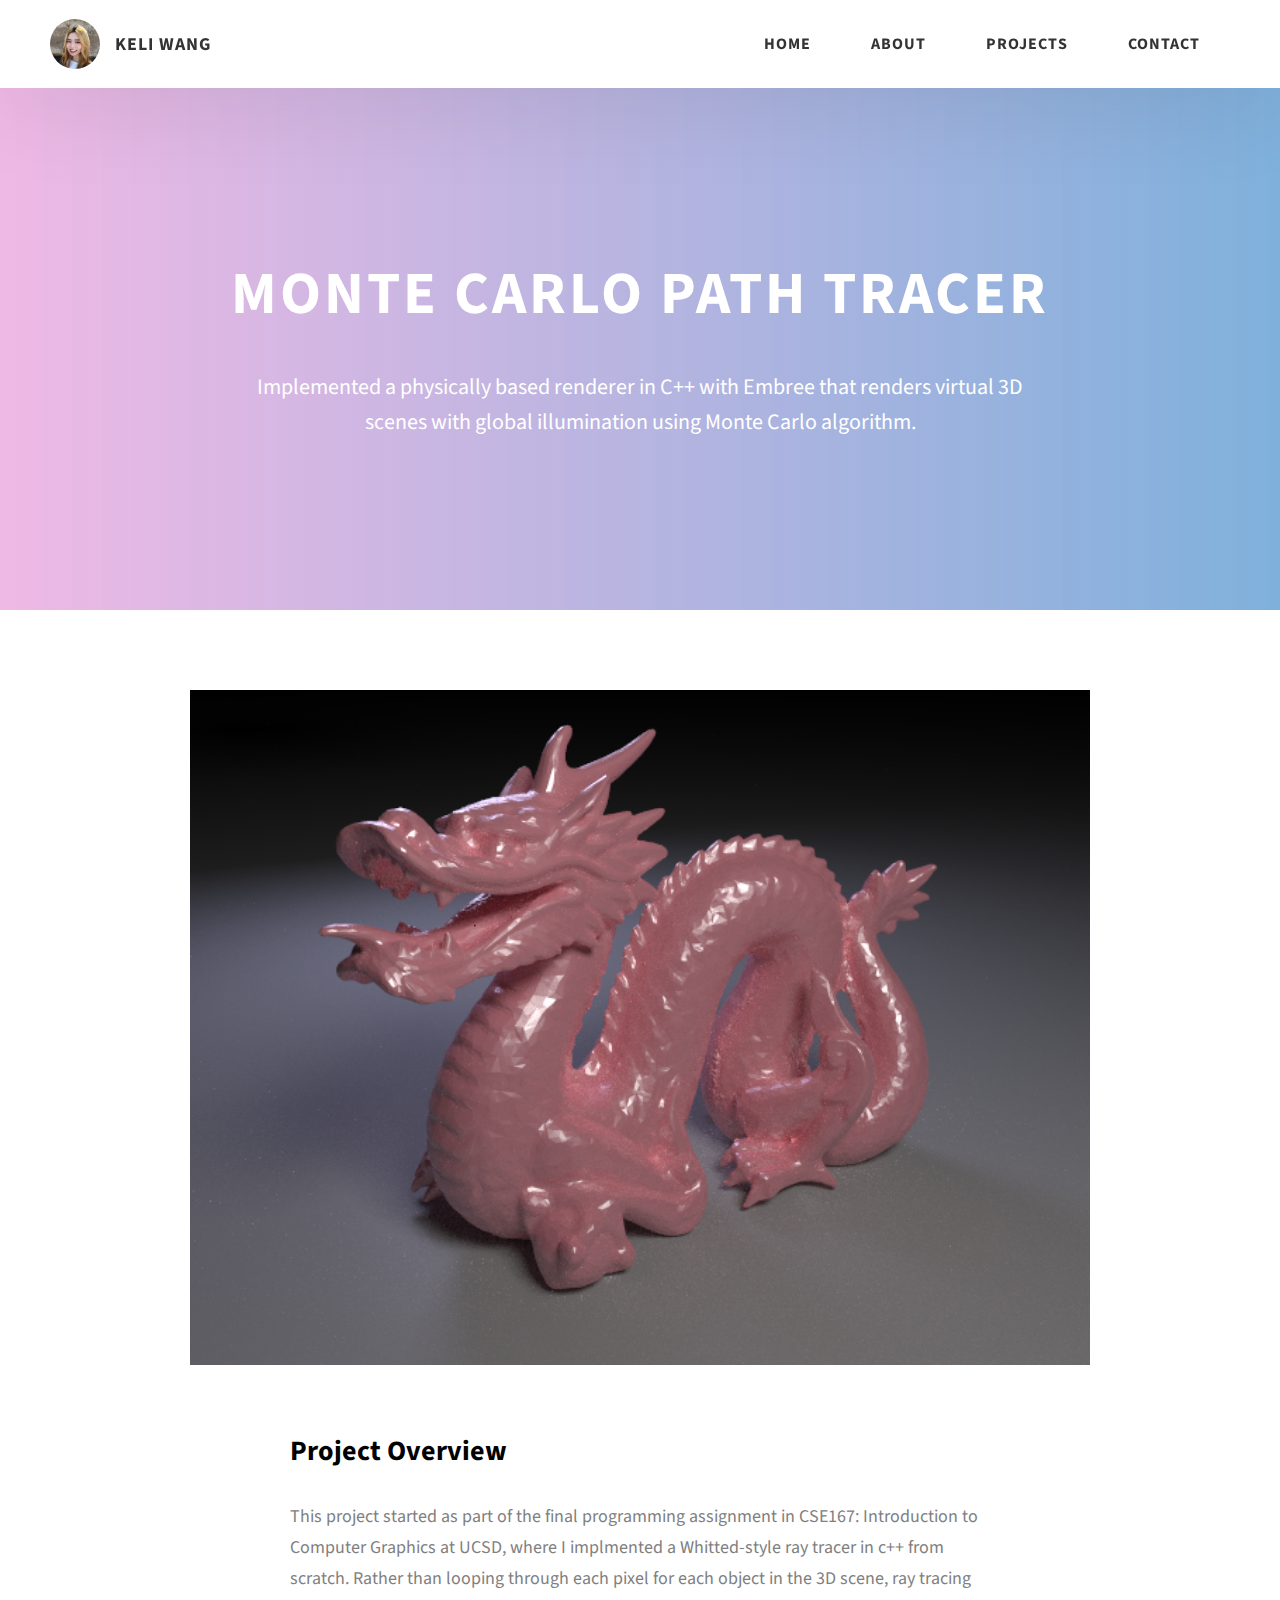
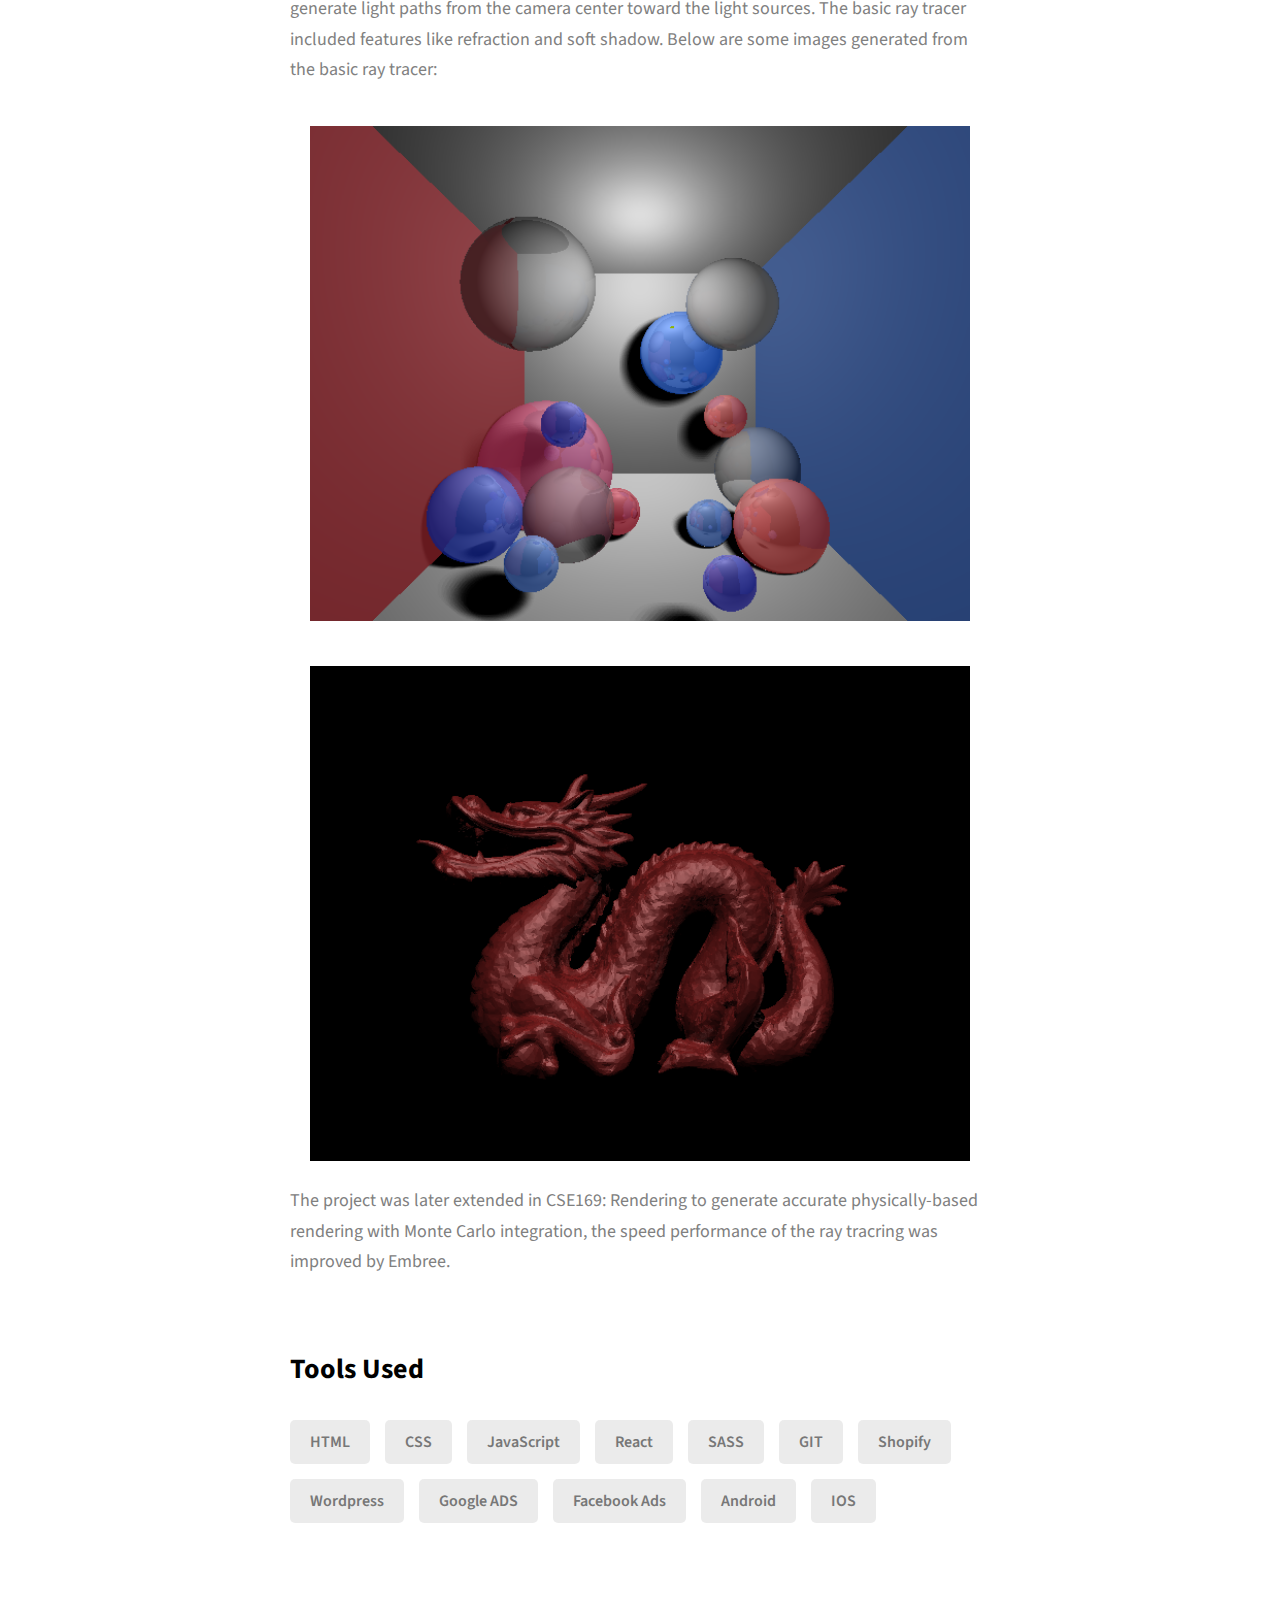
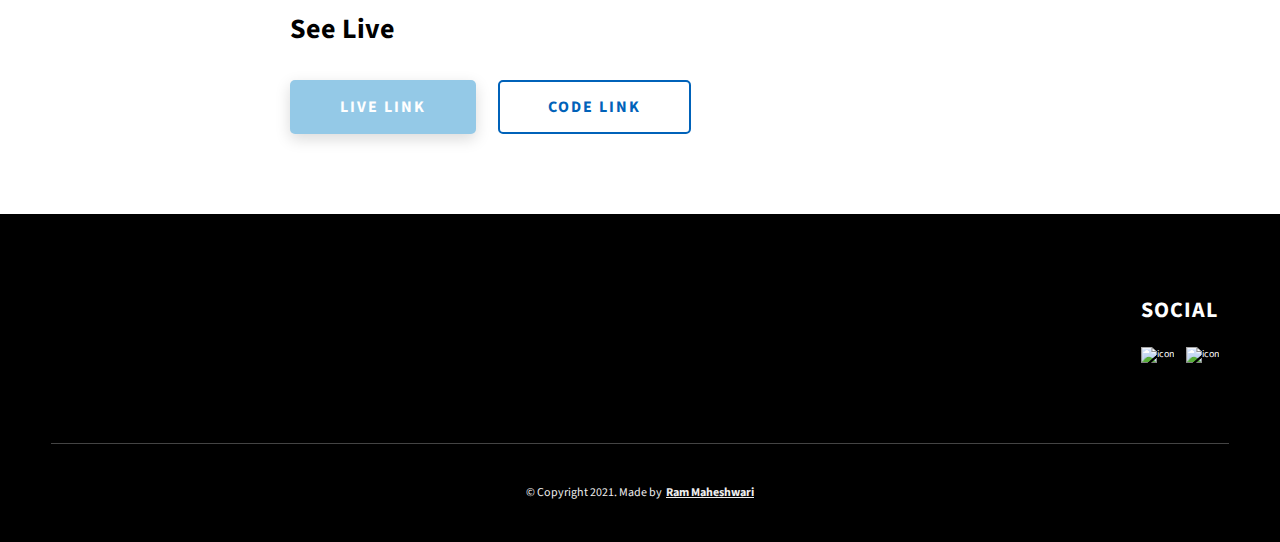
==== project-2.html @ 4ba8247a "image size" ====
<!DOCTYPE html>
<html lang="en">
  <head>
    <meta charset="UTF-8" />
    <meta name="viewport" content="width=device-width, initial-scale=1.0" />
    <meta http-equiv="X-UA-Compatible" content="ie=edge" />
    <title>Monte Carlo Ray Tracer</title>
    <meta name="description" content="Case study page of Project" />

    <link rel="stylesheet" href="css/style.css" />

    <link rel="preconnect" href="https://fonts.googleapis.com" />
    <link rel="preconnect" href="https://fonts.gstatic.com" crossorigin />
    <link
      href="https://fonts.googleapis.com/css2?family=Source+Sans+Pro:wght@400;600;700;900&display=swap"
      rel="stylesheet"
    />
  </head>
  <body>
    <header class="header">
      <div class="header__content">
        <div class="header__logo-container">
          <div class="header__logo-img-cont">
            <img
              src="./assets/jpeg/Keli-Wang.jpeg"
              alt="Keli Wang Logo Image"
              class="header__logo-img"
            />
          </div>
          <span class="header__logo-sub">Keli Wang</span>
        </div>
        <div class="header__main">
          <ul class="header__links">
            <li class="header__link-wrapper">
              <a href="./index.html" class="header__link"> Home </a>
            </li>
            <li class="header__link-wrapper">
              <a href="./index.html#about" class="header__link">About </a>
            </li>
            <li class="header__link-wrapper">
              <a href="./index.html#projects" class="header__link">
                Projects
              </a>
            </li>
            <li class="header__link-wrapper">
              <a href="./index.html#contact" class="header__link"> Contact </a>
            </li>
          </ul>
          <div class="header__main-ham-menu-cont">
            <img
              src="./assets/svg/ham-menu.svg"
              alt="hamburger menu"
              class="header__main-ham-menu"
            />
            <img
              src="./assets/svg/ham-menu-close.svg"
              alt="hamburger menu close"
              class="header__main-ham-menu-close d-none"
            />
          </div>
        </div>
      </div>
      <div class="header__sm-menu">
        <div class="header__sm-menu-content">
          <ul class="header__sm-menu-links">
            <li class="header__sm-menu-link">
              <a href="./index.html"> Home </a>
            </li>

            <li class="header__sm-menu-link">
              <a href="./index.html#about"> About </a>
            </li>

            <li class="header__sm-menu-link">
              <a href="./index.html#projects"> Projects </a>
            </li>

            <li class="header__sm-menu-link">
              <a href="./index.html#contact"> Contact </a>
            </li>
          </ul>
        </div>
      </div>
    </header>
    <section class="project-cs-hero">
      <div class="project-cs-hero__content">
        <h1 class="heading-primary">Monte Carlo Path Tracer</h1>
        <div class="project-cs-hero__info">
          <p class="text-primary">
            Implemented a physically based renderer in C++ with Embree that renders 
            virtual 3D scenes with global illumination using Monte Carlo algorithm. 
          </p>
        </div>
      </div>
    </section>
    <section class="project-details">
      <div class="main-container">
        <div class="project-details__content">
          <div class="project-details__showcase-img-cont">
            <img
              src="./assets/png/dragon.png"
              alt="Project Image"
              class="project-details__showcase-img"
            />
          </div>
          <div class="project-details__content-main">
            <div class="project-details__desc">
              <h3 class="project-details__content-title">Project Overview</h3>
              <p class="project-details__desc-para">
                This project started as part of the final programming assignment in 
                CSE167: Introduction to Computer Graphics at UCSD, where I implmented a Whitted-style ray tracer in c++ from scratch. 
                Rather than looping through each pixel for each object in the 3D scene, ray tracing generate light paths 
                from the camera center toward the light sources. The basic ray tracer included features like refraction and soft shadow. 
                Below are some images generated from the basic ray tracer:

              </p>
                <img
                src="./assets/png/bonus.png"
                alt="Detail Image"
                class="project-details__img"
                />
                <img
                src="./assets/png/scene7.png"
                alt="Detail Image"
                class="project-details__img"
                />
              <p class="project-details__desc-para">
                The project was later extended in CSE169: Rendering to generate accurate physically-based rendering with Monte Carlo integration, 
                the speed performance of the ray tracring was improved by Embree. 
              </p>
            </div>
            <div class="project-details__tools-used">
              <h3 class="project-details__content-title">Tools Used</h3>
              <div class="skills">
                <div class="skills__skill">HTML</div>
                <div class="skills__skill">CSS</div>
                <div class="skills__skill">JavaScript</div>
                <div class="skills__skill">React</div>
                <div class="skills__skill">SASS</div>
                <div class="skills__skill">GIT</div>
                <div class="skills__skill">Shopify</div>
                <div class="skills__skill">Wordpress</div>
                <div class="skills__skill">Google ADS</div>
                <div class="skills__skill">Facebook Ads</div>
                <div class="skills__skill">Android</div>
                <div class="skills__skill">IOS</div>
              </div>
            </div>
            <div class="project-details__links">
              <h3 class="project-details__content-title">See Live</h3>
              <a
                href="#"
                class="btn btn--med btn--theme project-details__links-btn"
                target="_blank"
                >Live Link</a
              >
              <a
                href="#"
                class="btn btn--med btn--theme-inv project-details__links-btn"
                target="_blank"
                >Code Link</a
              >
            </div>
          </div>
        </div>
      </div>
    </section>
    <footer class="main-footer">
        <div class="main-container">
          <div class="main-footer__upper">
            <div class="main-footer__row main-footer__row-1">
              <h2 class="heading heading-sm main-footer__heading-sm">
                <span>Social</span>
              </h2>
              <div class="main-footer__social-cont">
                <a target="_blank" rel="noreferrer" href="https://www.linkedin.com/in/keli-wang-90a00a1a3/">
                  <img
                    class="main-footer__icon"
                    src="./assets/png/linkedin-ico.png"
                    alt="icon"
                  />
                </a>
                <a target="_blank" rel="noreferrer" href="https://github.com/keli214">
                  <img
                    class="main-footer__icon"
                    src="./assets/png/github-ico.png"
                    alt="icon"
                  />
                </a>
              </div>
            </div>
            <div class="main-footer__row main-footer__row-2">
            </div>
          </div>
  
          <!-- If you give me some credit or shoutout here by linking to my website, then it will be a big thing for me and will help me a lot :) -->
          <div class="main-footer__lower">
            &copy; Copyright 2021. Made by
            <a rel="noreferrer" target="_blank" href="https://rammaheshwari.com"
              >Ram Maheshwari</a
            >
          </div>
        </div>
      </footer>
    <script src="./index.js"></script>
  </body>
</html>
---- css/style.css ----
/*
0 - 600px:      Phone
600 - 900px:    Tablet portrait
900 - 1200px:   Tablet landscape
[1200 - 1800] is where our normal styles apply
1800px + :      Big desktop
$breakpoint arguement choices:
- phone
- tab-port
- tab-land
- big-desktop

Inside media queries 1em is always 16px i.e 1em = 16px at every screen size only inside media queries
*/
*,
*::after,
*::before {
  margin: 0;
  padding: 0;
  box-sizing: inherit;
  font-family: inherit; }

html {
  font-size: 62.5%;
  scroll-behavior: smooth; }
  @media only screen and (max-width: 75em) {
    html {
      font-size: 59%; } }
  @media only screen and (max-width: 56.25em) {
    html {
      font-size: 56%; } }
  @media only screen and (min-width: 112.5em) {
    html {
      font-size: 65%; } }

body {
  box-sizing: border-box;
  position: relative;
  line-height: 1.5;
  font-family: sans-serif;
  overflow-x: hidden;
  overflow-y: scroll;
  font-family: 'Source Sans Pro', sans-serif; }

a {
  text-decoration: none;
  color: inherit; }

li {
  list-style: none; }

input:focus,
button:focus,
a:focus,
textarea:focus {
  outline: none; }

button {
  border: none;
  cursor: pointer; }

textarea {
  resize: none; }

.heading-primary {
  font-size: 6rem;
  text-transform: uppercase;
  letter-spacing: 3px;
  text-align: center; }
  @media only screen and (max-width: 37.5em) {
    .heading-primary {
      font-size: 4.5rem; } }

.heading-sec__mb-bg {
  margin-bottom: 11rem; }
  @media only screen and (max-width: 56.25em) {
    .heading-sec__mb-bg {
      margin-bottom: 8rem; } }

.heading-sec__mb-med {
  margin-bottom: 9rem; }
  @media only screen and (max-width: 56.25em) {
    .heading-sec__mb-med {
      margin-bottom: 8rem; } }

.heading-sec__main {
  display: block;
  font-size: 4rem;
  text-transform: uppercase;
  letter-spacing: 1px;
  letter-spacing: 3px;
  text-align: center;
  margin-bottom: 3.5rem;
  position: relative; }
  .heading-sec__main--lt {
    color: #fff; }
    .heading-sec__main--lt::after {
      content: '';
      background: #fff !important; }
  .heading-sec__main::after {
    content: '';
    position: absolute;
    top: calc(100% + 1.5rem);
    height: 5px;
    width: 3rem;
    background: #0062b9;
    left: 50%;
    transform: translateX(-50%);
    border-radius: 5px; }
    @media only screen and (max-width: 37.5em) {
      .heading-sec__main::after {
        top: calc(100% + 1.2rem); } }

.heading-sec__sub {
  display: block;
  text-align: center;
  color: #777;
  font-size: 2rem;
  font-weight: 500;
  max-width: 80rem;
  margin: auto;
  line-height: 1.6; }
  @media only screen and (max-width: 37.5em) {
    .heading-sec__sub {
      font-size: 1.8rem; } }
  .heading-sec__sub--lt {
    color: #eee; }

.heading-sm {
  font-size: 2.2rem;
  text-transform: uppercase;
  letter-spacing: 1px; }

.main-container {
  max-width: 120rem;
  margin: auto;
  width: 92%; }

.btn {
  background: #fff;
  color: #333;
  text-transform: uppercase;
  letter-spacing: 2px;
  display: inline-block;
  font-weight: 700;
  border-radius: 5px;
  box-shadow: 0 5px 15px 0 rgba(0, 0, 0, 0.15);
  transition: transform .3s; }
  .btn:hover {
    transform: translateY(-3px); }
  .btn--bg {
    padding: 1.5rem 8rem;
    font-size: 2rem; }
  .btn--med {
    padding: 1.5rem 5rem;
    font-size: 1.6rem; }
  .btn--theme {
    background: #94c9e7;
    color: #fff; }
  .btn--theme-inv {
    color: #0062b9;
    background: #fff;
    border: 2px solid #0062b9;
    box-shadow: none;
    padding: calc(1.5rem - 2px) calc(5rem - 2px); }

.sec-pad {
  padding: 12rem 0; }
  @media only screen and (max-width: 56.25em) {
    .sec-pad {
      padding: 8rem 0; } }

.text-primary {
  color: #fff;
  font-size: 2.2rem;
  text-align: center;
  width: 100%;
  line-height: 1.6; }
  @media only screen and (max-width: 37.5em) {
    .text-primary {
      font-size: 2rem; } }

.d-none {
  display: none; }

.home-hero {
  color: #fff;
  background: linear-gradient(to right, rgba(206, 42, 176, 0.33), rgba(0, 98, 185, 0.5)), url(../../assets/svg/common-bg.svg);
  background-position: center;
  height: 100vh;
  min-height: 80rem;
  max-height: 120rem;
  position: relative; }
  @media only screen and (max-width: 37.5em) {
    .home-hero {
      height: unset;
      min-height: unset; } }
  .home-hero__socials {
    position: absolute;
    top: 50%;
    border: 2px solid #eee;
    border-left: 2px solid #eee;
    transform: translateY(-50%); }
    @media only screen and (max-width: 56.25em) {
      .home-hero__socials {
        display: none; } }
  .home-hero__mouse-scroll-cont {
    position: absolute;
    bottom: 3%;
    left: 50%;
    transform: translateX(-50%); }
    @media only screen and (max-width: 37.5em) {
      .home-hero__mouse-scroll-cont {
        display: none; } }
  .home-hero__social {
    width: 5rem; }
  .home-hero__social-icon-link {
    width: 100%;
    display: block;
    padding: 1.2rem;
    border-bottom: 2px solid #eee;
    transition: background .3s; }
    .home-hero__social-icon-link:hover {
      background: rgba(255, 255, 255, 0.1); }
    .home-hero__social-icon-link--bd-none {
      border-bottom: 0; }
  .home-hero__social-icon {
    width: 100%; }
  .home-hero__content {
    position: absolute;
    top: 50%;
    left: 50%;
    transform: translate(-50%, -50%);
    max-width: 90rem;
    width: 92%; }
    @media only screen and (max-width: 37.5em) {
      .home-hero__content {
        padding: 19rem 0 13rem 0;
        margin: auto;
        position: static;
        transform: translate(0, 0); } }
  .home-hero__info {
    margin: 3rem auto 0 auto;
    max-width: 80rem; }
  .home-hero__cta {
    margin-top: 5rem;
    text-align: center; }

.about {
  background: #fafafa; }
  .about__content {
    display: grid;
    grid-template-columns: 1fr 1fr;
    grid-gap: 10rem; }
    @media only screen and (max-width: 56.25em) {
      .about__content {
        grid-template-columns: 1fr;
        grid-gap: 8rem; } }
    .about__content-title {
      font-weight: 700;
      font-size: 2.8rem;
      margin-bottom: 3rem; }
      @media only screen and (max-width: 37.5em) {
        .about__content-title {
          font-size: 2.4rem; } }
    .about__content-details-para {
      font-size: 1.8rem;
      color: grey;
      max-width: 60rem;
      line-height: 1.7;
      margin-bottom: 1rem; }
      .about__content-details-para--hl {
        font-weight: 700;
        margin: 0 3px; }
      .about__content-details-para:last-child {
        margin-bottom: 4rem; }

.projects__row {
  display: grid;
  grid-template-columns: 1.5fr 1fr;
  grid-gap: 5rem;
  margin-bottom: 11rem; }
  @media only screen and (max-width: 56.25em) {
    .projects__row {
      grid-template-columns: 1fr;
      grid-gap: 2rem;
      margin-bottom: 8rem; } }
  @media only screen and (max-width: 56.25em) {
    .projects__row {
      text-align: center; } }
  .projects__row:last-child {
    margin-bottom: 0; }
  .projects__row-img-cont {
    overflow: hidden; }
  .projects__row-img {
    width: 100%;
    display: block;
    object-fit: cover; }
  .projects__row-content {
    padding: 2rem 0;
    display: flex;
    justify-content: center;
    flex-direction: column;
    align-items: flex-start; }
    @media only screen and (max-width: 56.25em) {
      .projects__row-content {
        align-items: center; } }
    .projects__row-content-title {
      font-weight: 700;
      font-size: 2.8rem;
      margin-bottom: 2rem; }
      @media only screen and (max-width: 37.5em) {
        .projects__row-content-title {
          font-size: 2.4rem; } }
    .projects__row-content-desc {
      font-size: 1.8rem;
      color: grey;
      max-width: 60rem;
      line-height: 1.7;
      margin-bottom: 3rem; }
      @media only screen and (max-width: 37.5em) {
        .projects__row-content-desc {
          font-size: 1.7rem; } }

.contact {
  background: linear-gradient(to right, rgba(206, 42, 176, 0.33), rgba(0, 98, 185, 0.5)), url(../../assets/svg/common-bg.svg);
  background-size: cover;
  background-position: center; }
  .contact__form-container {
    box-shadow: 0 0 10px rgba(0, 0, 0, 0.1);
    background: white;
    padding: 4rem;
    margin-top: 6rem;
    max-width: 80rem;
    text-align: right;
    width: 95%;
    border-radius: 5px;
    margin: 5rem auto 0 auto; }
    @media only screen and (max-width: 37.5em) {
      .contact__form-container {
        padding: 3rem; } }
  .contact__form-field {
    margin-bottom: 4rem; }
    @media only screen and (max-width: 37.5em) {
      .contact__form-field {
        margin-bottom: 3rem; } }
  .contact__form-label {
    color: #666;
    font-size: 1.4rem;
    letter-spacing: 1px;
    font-weight: 700;
    margin-bottom: 1rem;
    display: block;
    text-align: left; }
  .contact__form-input {
    color: #333;
    padding: 2rem;
    width: 100%;
    border: 1px solid #ebebeb;
    font-size: 1.6rem;
    letter-spacing: 0px;
    background: #f0f0f0;
    border-radius: 5px;
    font-weight: 600;
    /* Code for Modern Browsers */
    /* Code for WebKit, Blink, Edge */
    /* Code for Internet Explorer 10-11 */
    /* Code for Microsoft Edge */
    /* Code for Mozilla Firefox 4 to 18 */
    /* Code for Mozilla Firefox 19+ */ }
    .contact__form-input::placeholder {
      color: #999;
      font-weight: 600;
      font-size: 1.6rem; }
    .contact__form-input::-webkit-input-placeholder {
      color: #999;
      font-weight: 600;
      font-size: 1.6rem; }
    .contact__form-input:-ms-input-placeholder {
      color: #999;
      font-weight: 600;
      font-size: 1.6rem; }
    .contact__form-input::-ms-input-placeholder {
      color: #999;
      font-weight: 600;
      font-size: 1.6rem; }
    .contact__form-input:-moz-placeholder {
      opacity: 1;
      color: #999;
      font-weight: 600;
      font-size: 1.6rem; }
    .contact__form-input::-moz-placeholder {
      opacity: 1;
      color: #999;
      font-weight: 600;
      font-size: 1.6rem; }
  .contact__btn {
    width: 30%;
    padding: 2rem 4rem;
    font-size: 1.6rem; }
    @media only screen and (max-width: 37.5em) {
      .contact__btn {
        width: 100%; } }

.project-cs-hero {
  color: #fff;
  background: linear-gradient(to right,  rgba(206, 42, 176, 0.33), rgba(0, 98, 185, 0.5)), url(../../assets/svg/common-bg.svg);
  background-size: cover;
  background-position: center;
  position: relative; }
  @media only screen and (max-width: 37.5em) {
    .project-cs-hero {
      height: unset;
      min-height: unset; } }
  .project-cs-hero__content {
    padding: 25rem 0 17rem 0;
    max-width: 90rem;
    width: 92%;
    margin: auto; }
    @media only screen and (max-width: 37.5em) {
      .project-cs-hero__content {
        padding: 19rem 0 13rem 0;
        margin: auto;
        position: static;
        transform: translate(0, 0); } }
  .project-cs-hero__info {
    margin: 3rem auto 0 auto;
    max-width: 80rem; }
  .project-cs-hero__cta {
    margin-top: 5rem;
    text-align: center; }

.project-details__content {
  padding: 8rem 0;
  max-width: 90rem;
  margin: auto; }
  .project-details__content-title {
    font-weight: 700;
    font-size: 2.8rem;
    margin-bottom: 3rem; }
    @media only screen and (max-width: 37.5em) {
      .project-details__content-title {
        font-size: 2.4rem; } }

.project-details__showcase-img-cont {
  width: 100%;
  margin-bottom: 6rem; }

.project-details__showcase-img {
  width: 100%; }

.project-details__content-main {
  width: 100%;
  max-width: 70rem;
  margin: auto; }

.project-details__img {
  width: 100%;
  padding: 2em;
}

.project-details__desc {
  margin: 0 0 7rem 0; }
  .project-details__desc-para {
    font-size: 1.8rem;
    line-height: 1.7;
    color: grey;
    margin-bottom: 2rem; }

.project-details__tools-used {
  margin: 0 0 7rem 0; }
  .project-details__tools-used-list {
    display: flex;
    flex-wrap: wrap; }
  .project-details__tools-used-item {
    padding: 1rem 2rem;
    margin-bottom: 1.5rem;
    margin-right: 1.5rem;
    font-size: 1.6rem;
    background: rgba(153, 153, 153, 0.2);
    border-radius: 5px;
    font-weight: 600;
    color: #777; }

.project-details__links {
  margin: 0 0; }
  .project-details__links-btn {
    margin-right: 2rem; }
    @media only screen and (max-width: 37.5em) {
      .project-details__links-btn {
        margin-right: 0;
        width: 70%;
        margin-bottom: 2rem;
        text-align: center; } }
    .project-details__links-btn:last-child {
      margin: 0; }
      @media only screen and (max-width: 37.5em) {
        .project-details__links-btn:last-child {
          margin: 0; } }

.header {
  position: fixed;
  width: 100%;
  z-index: 1000;
  background: #000;
  background: #fff;
  box-shadow: 0 10px 100px rgba(0, 0, 0, 0.1); }
  .header__content {
    display: flex;
    align-items: center;
    justify-content: space-between;
    padding: 1rem 5rem; }
    @media only screen and (max-width: 56.25em) {
      .header__content {
        padding: 0 2rem; } }
  .header__logo-container {
    display: flex;
    align-items: center;
    cursor: pointer;
    color: #333;
    transition: color .3s; }
    .header__logo-container:hover {
      color: #0062b9; }
  .header__logo-img-cont {
    width: 5rem;
    height: 5rem;
    border-radius: 50px;
    overflow: hidden;
    margin-right: 1.5rem;
    background: #0062b9; }
    @media only screen and (max-width: 56.25em) {
      .header__logo-img-cont {
        width: 4.5rem;
        height: 4.5rem;
        margin-right: 1.2rem; } }
  .header__logo-img {
    width: 100%;
    height: 100%;
    object-fit: cover;
    object-position: center;
    display: block; }
  .header__logo-sub {
    font-size: 1.8rem;
    text-transform: uppercase;
    font-weight: 700;
    letter-spacing: 1px; }
  .header__links {
    display: flex; }
    @media only screen and (max-width: 37.5em) {
      .header__links {
        display: none; } }
  .header__link {
    padding: 2.2rem 3rem;
    display: inline-block;
    font-size: 1.6rem;
    color: #333;
    text-transform: uppercase;
    letter-spacing: 1px;
    font-weight: 700;
    transition: color .3s; }
    .header__link:hover {
      color: #0062b9; }
    @media only screen and (max-width: 56.25em) {
      .header__link {
        padding: 3rem 1.8rem;
        font-size: 1.5rem; } }
  .header__main-ham-menu-cont {
    display: none;
    width: 3rem;
    padding: 2.2rem 0; }
    @media only screen and (max-width: 37.5em) {
      .header__main-ham-menu-cont {
        display: block; } }
  .header__main-ham-menu {
    width: 100%; }
  .header__main-ham-menu-close {
    width: 100%; }
  .header__sm-menu {
    background: #fff;
    position: absolute;
    width: 100%;
    top: 100%;
    visibility: hidden;
    opacity: 0;
    transition: all .3s;
    box-shadow: 0px 5px 5px 0px rgba(0, 0, 0, 0.1);
    -webkit-box-shadow: 0px 5px 5px 0px rgba(0, 0, 0, 0.1);
    -moz-box-shadow: 0px 5px 5px 0px rgba(0, 0, 0, 0.1); }
    .header__sm-menu--active {
      visibility: hidden;
      opacity: 0; }
      @media only screen and (max-width: 37.5em) {
        .header__sm-menu--active {
          visibility: visible;
          opacity: 1; } }
  .header__sm-menu-link a {
    display: block;
    text-decoration: none;
    padding: 2.5rem 3rem;
    font-size: 1.6rem;
    color: #333;
    text-align: right;
    border-bottom: 1px solid #eee;
    font-weight: 700;
    text-transform: uppercase;
    letter-spacing: 2px;
    transition: color .3s; }
    .header__sm-menu-link a:hover {
      color: #0062b9; }
  .header__sm-menu-link:first-child a {
    border-top: 1px solid #eee; }
  .header__sm-menu-link-last {
    border-bottom: 0; }

.main-footer {
  background: #000;
  color: #fff; }
  .main-footer__upper {
    display: flex;
    justify-content: space-between;
    padding: 8rem 0; }
    @media only screen and (max-width: 56.25em) {
      .main-footer__upper {
        padding: 6rem 0; } }
    @media only screen and (max-width: 37.5em) {
      .main-footer__upper {
        display: block; } }
  .main-footer__row-1 {
    order: 2; }
    @media only screen and (max-width: 56.25em) {
      .main-footer__row-1 {
        margin-bottom: 5rem; } }
  .main-footer__row-2 {
    width: 40%;
    order: 1;
    max-width: 50rem; }
    @media only screen and (max-width: 56.25em) {
      .main-footer__row-2 {
        width: 100%; } }
  .main-footer__short-desc {
    margin-top: 2rem;
    color: #eee;
    font-size: 1.5rem;
    line-height: 1.7; }
  .main-footer__social-cont {
    margin-top: 2rem; }
  .main-footer__icon {
    margin-right: 1rem;
    width: 2.5rem; }
    .main-footer__icon--mr-none {
      margin-right: 0; }
  .main-footer__lower {
    padding: 4rem 0;
    border-top: 1px solid #444;
    color: #eee;
    font-size: 1.2rem;
    text-align: left;
    text-align: center; }
    .main-footer__lower a {
      text-decoration: underline;
      font-weight: bold;
      margin-left: 2px; }
    @media only screen and (max-width: 56.25em) {
      .main-footer__lower {
        padding: 3.5rem 0; } }

.skills {
  display: flex;
  flex-wrap: wrap; }
  .skills__skill {
    padding: 1rem 2rem;
    margin-bottom: 1.5rem;
    margin-right: 1.5rem;
    font-size: 1.6rem;
    background: rgba(153, 153, 153, 0.2);
    border-radius: 5px;
    font-weight: 600;
    color: #777; }

.mouse {
  width: 25px;
  height: 40px;
  border: 2px solid #eee;
  border-radius: 60px;
  position: relative;
  overflow: hidden; }
  .mouse::before {
    content: '';
    width: 5px;
    height: 5px;
    position: absolute;
    top: 7px;
    left: 50%;
    transform: translateX(-50%);
    background-color: #eee;
    border-radius: 50%;
    opacity: 1;
    animation: wheel 1.3s infinite;
    -webkit-animation: wheel 1.3s infinite; }

@keyframes wheel {
  to {
    opacity: 0;
    top: 27px; } }

@-webkit-keyframes wheel {
  to {
    opacity: 0;
    top: 27px; } }
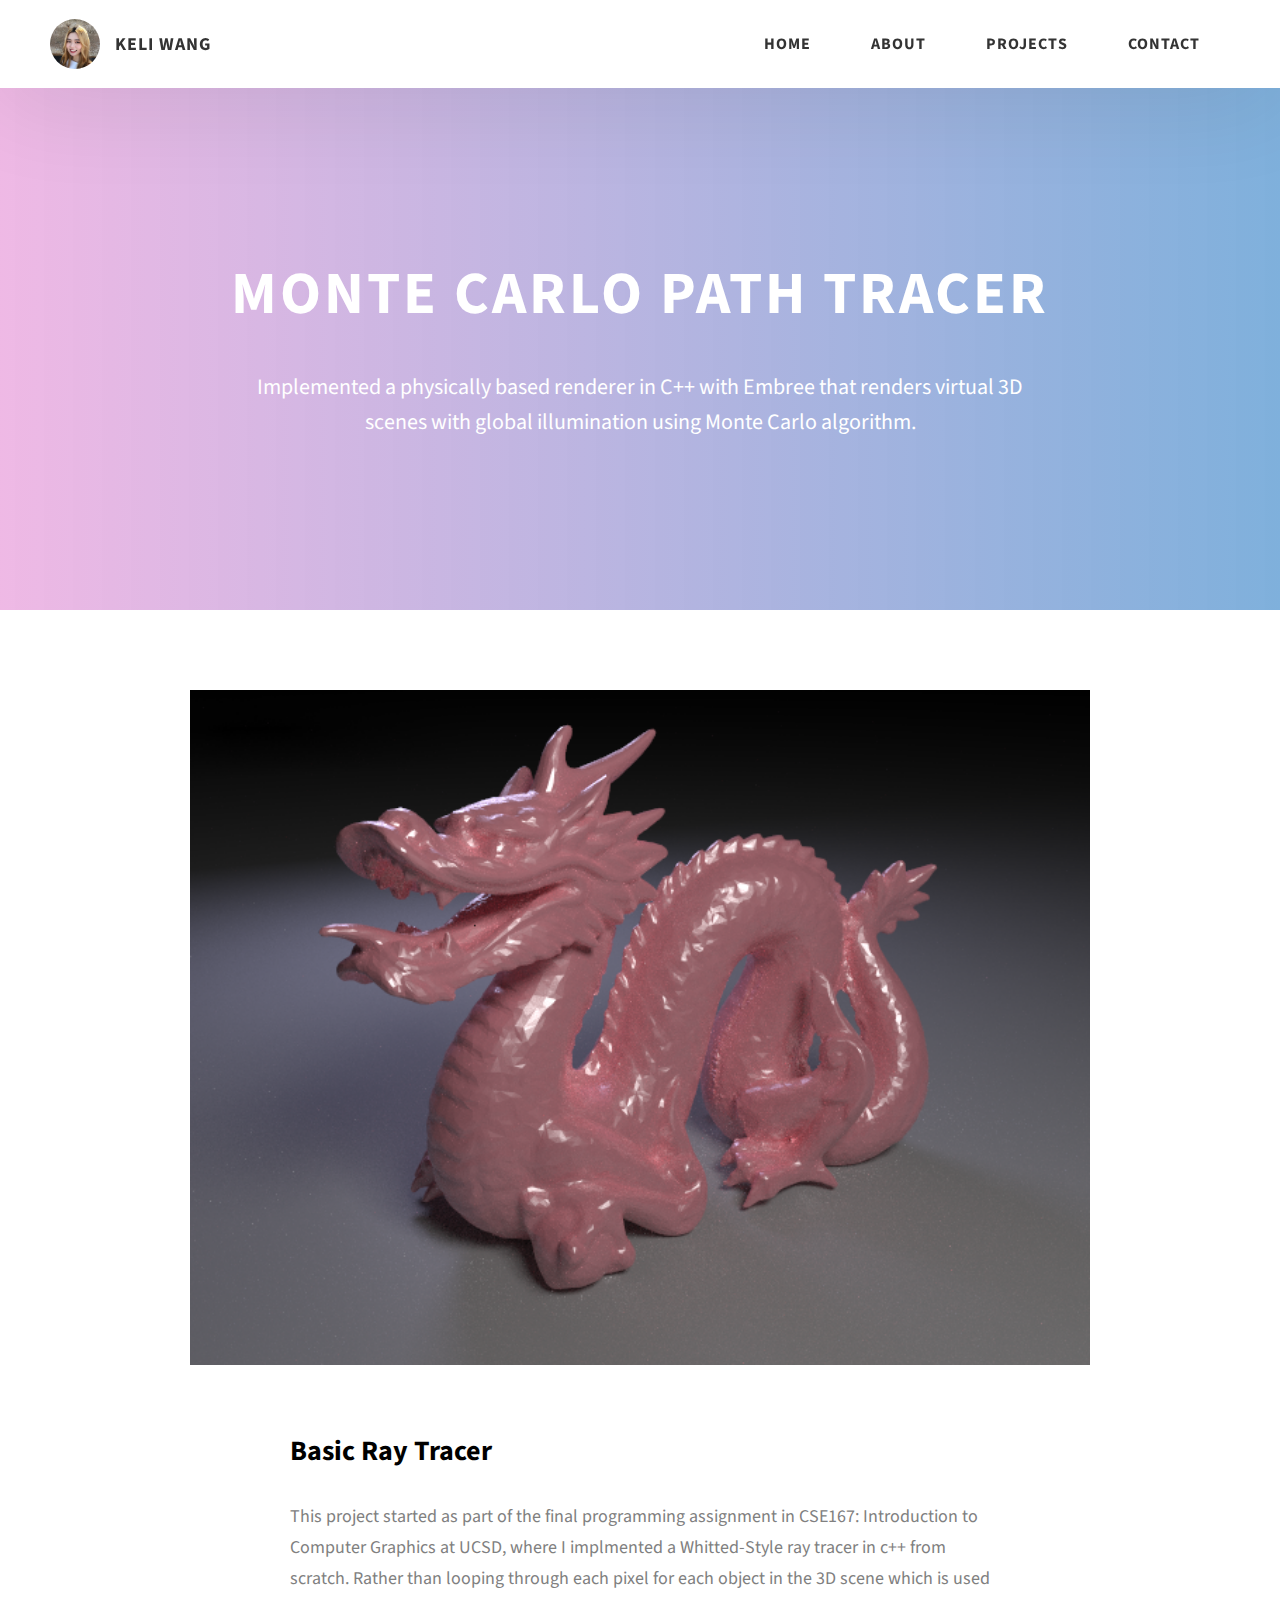
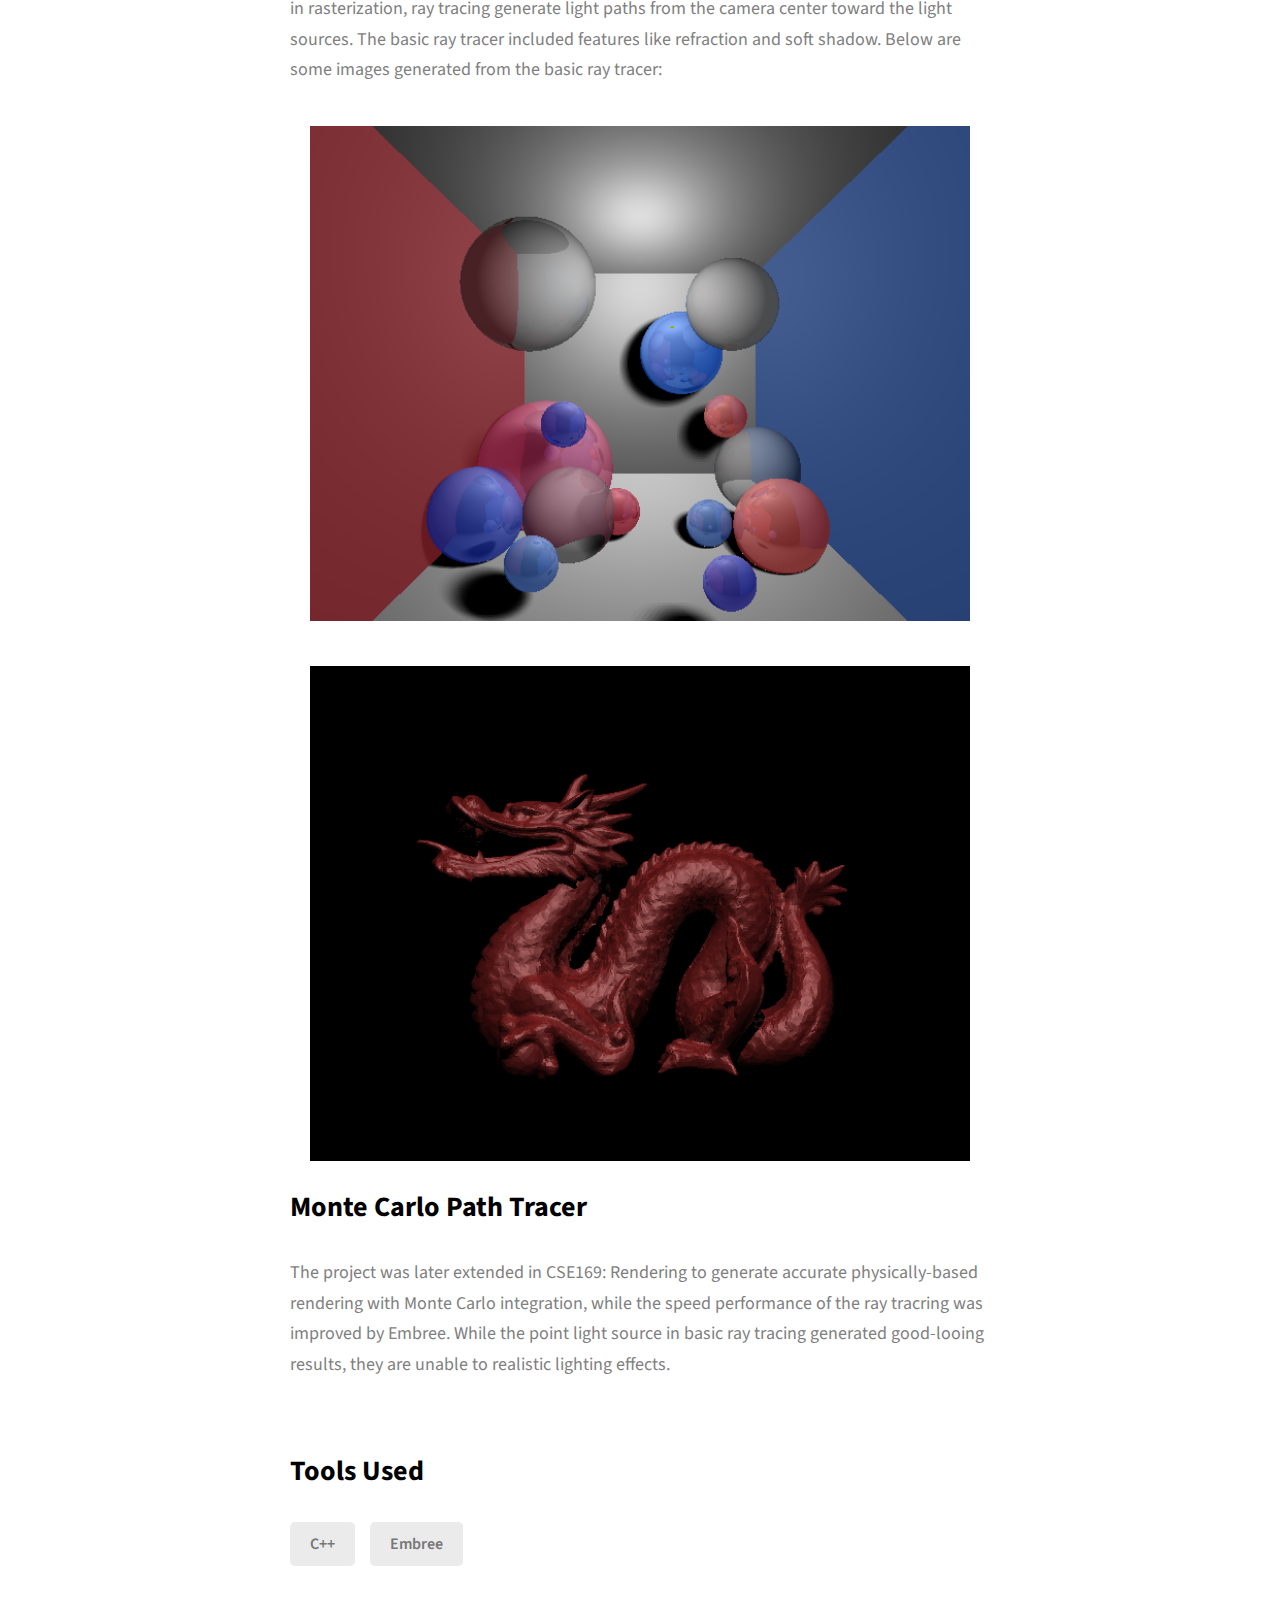
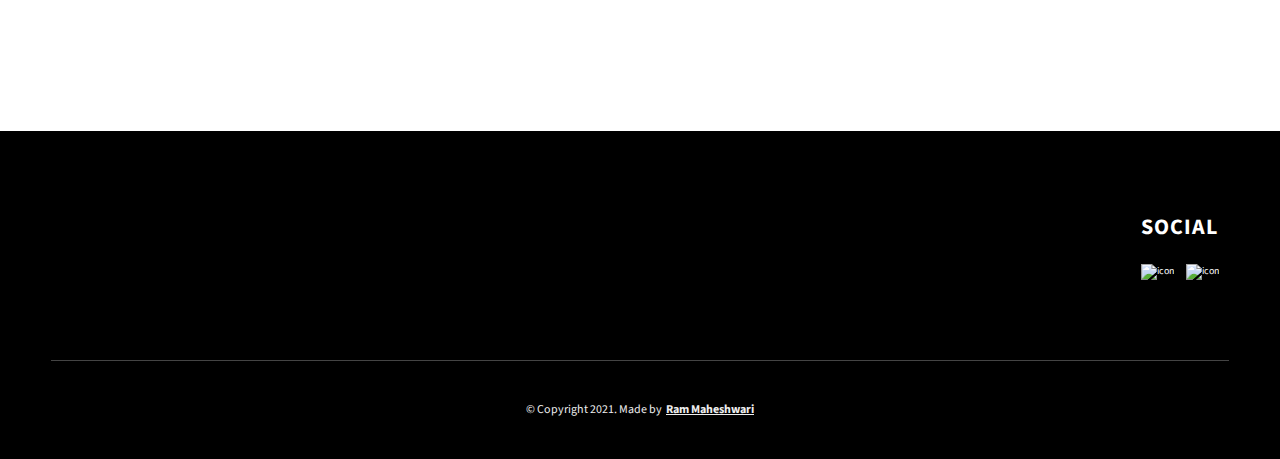
==== commit 6190e30f: "edits" ====
--- a/project-2.html
+++ b/project-2.html
@@ -105,11 +105,11 @@
           </div>
           <div class="project-details__content-main">
             <div class="project-details__desc">
-              <h3 class="project-details__content-title">Project Overview</h3>
+              <h3 class="project-details__content-title">Basic Ray Tracer</h3>
               <p class="project-details__desc-para">
                 This project started as part of the final programming assignment in 
-                CSE167: Introduction to Computer Graphics at UCSD, where I implmented a Whitted-style ray tracer in c++ from scratch. 
-                Rather than looping through each pixel for each object in the 3D scene, ray tracing generate light paths 
+                CSE167: Introduction to Computer Graphics at UCSD, where I implmented a Whitted-Style ray tracer in c++ from scratch. 
+                Rather than looping through each pixel for each object in the 3D scene which is used in rasterization, ray tracing generate light paths 
                 from the camera center toward the light sources. The basic ray tracer included features like refraction and soft shadow. 
                 Below are some images generated from the basic ray tracer:
 
@@ -124,42 +124,20 @@
                 alt="Detail Image"
                 class="project-details__img"
                 />
-              <p class="project-details__desc-para">
-                The project was later extended in CSE169: Rendering to generate accurate physically-based rendering with Monte Carlo integration, 
-                the speed performance of the ray tracring was improved by Embree. 
-              </p>
+              <h3 class="project-details__content-title">Monte Carlo Path Tracer</h3>
+                <p class="project-details__desc-para">
+                    The project was later extended in CSE169: Rendering to generate accurate physically-based rendering with Monte Carlo integration, 
+                    while the speed performance of the ray tracring was improved by Embree. While the point light source in basic ray tracing generated 
+                    good-looing results, they are unable to realistic lighting effects. 
+                </p>
+              
             </div>
             <div class="project-details__tools-used">
               <h3 class="project-details__content-title">Tools Used</h3>
               <div class="skills">
-                <div class="skills__skill">HTML</div>
-                <div class="skills__skill">CSS</div>
-                <div class="skills__skill">JavaScript</div>
-                <div class="skills__skill">React</div>
-                <div class="skills__skill">SASS</div>
-                <div class="skills__skill">GIT</div>
-                <div class="skills__skill">Shopify</div>
-                <div class="skills__skill">Wordpress</div>
-                <div class="skills__skill">Google ADS</div>
-                <div class="skills__skill">Facebook Ads</div>
-                <div class="skills__skill">Android</div>
-                <div class="skills__skill">IOS</div>
+                <div class="skills__skill">C++</div>
+                <div class="skills__skill">Embree</div>
               </div>
-            </div>
-            <div class="project-details__links">
-              <h3 class="project-details__content-title">See Live</h3>
-              <a
-                href="#"
-                class="btn btn--med btn--theme project-details__links-btn"
-                target="_blank"
-                >Live Link</a
-              >
-              <a
-                href="#"
-                class="btn btn--med btn--theme-inv project-details__links-btn"
-                target="_blank"
-                >Code Link</a
-              >
             </div>
           </div>
         </div>
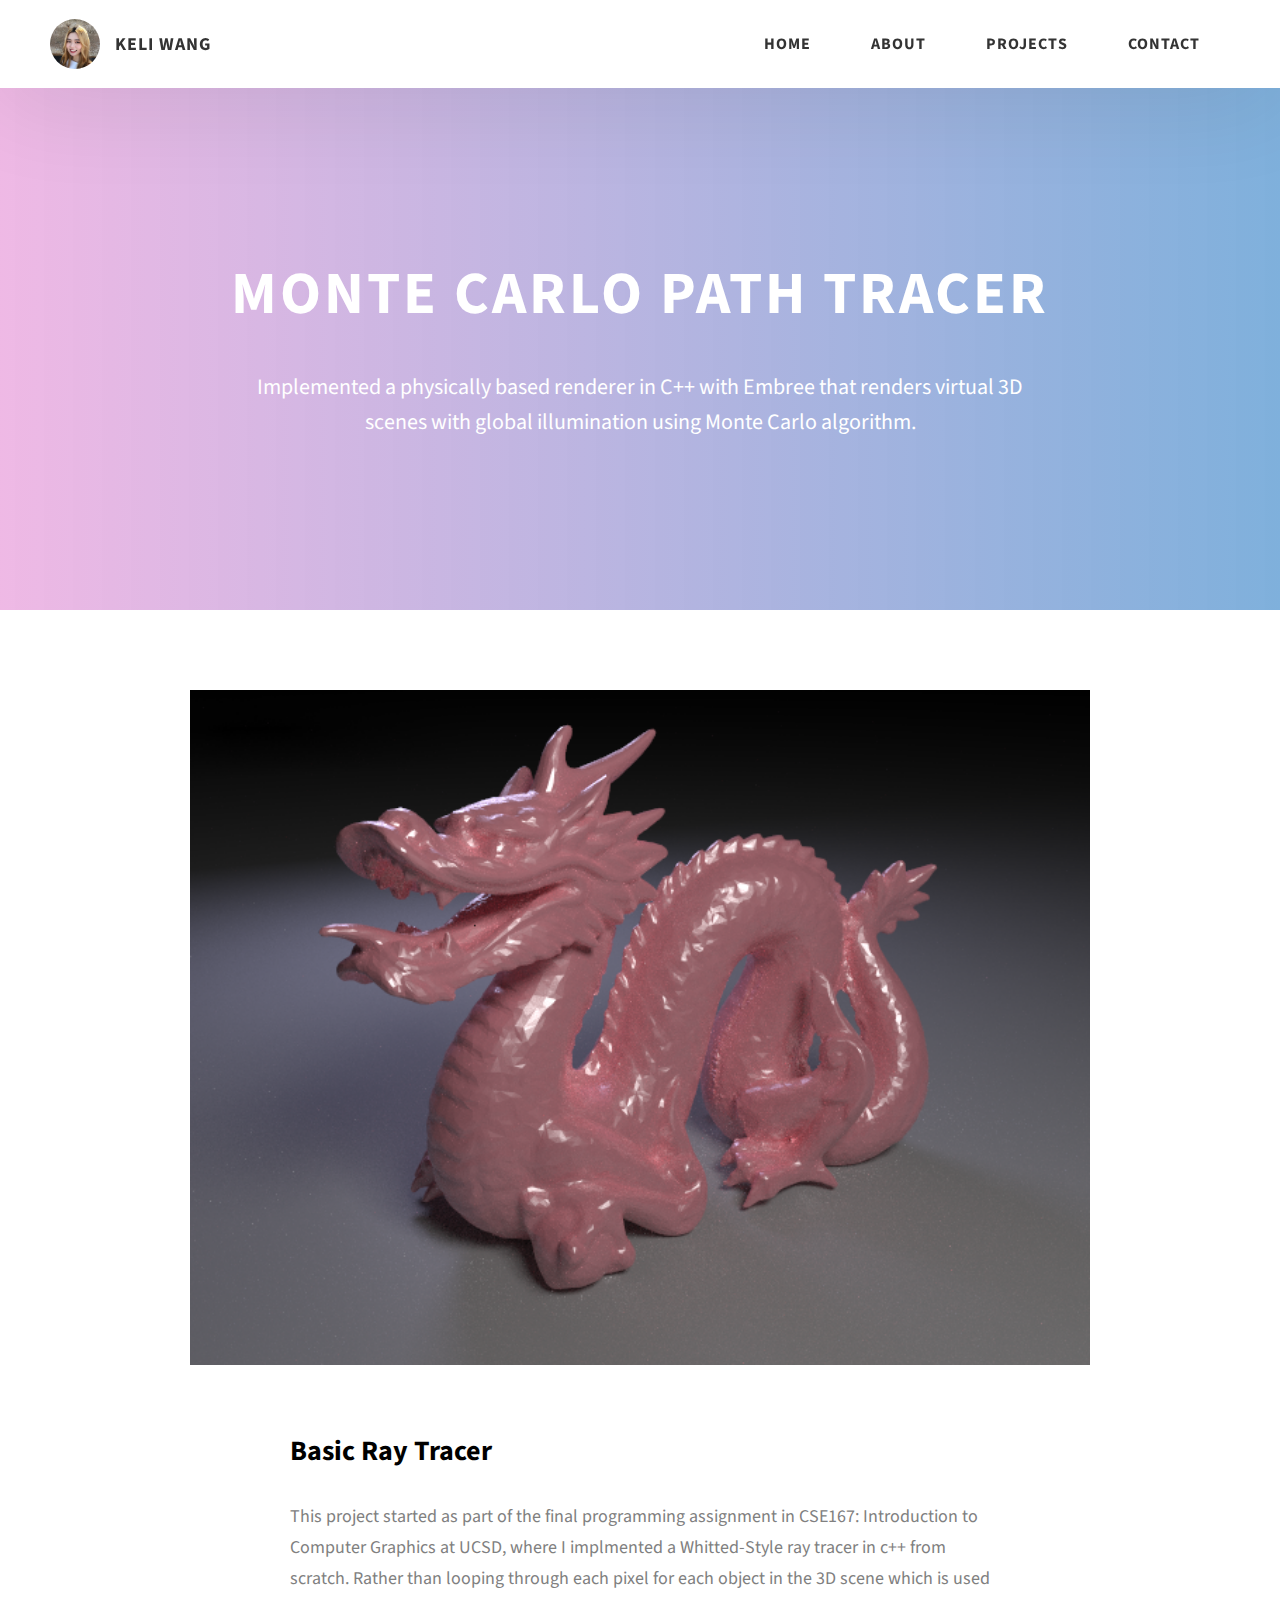
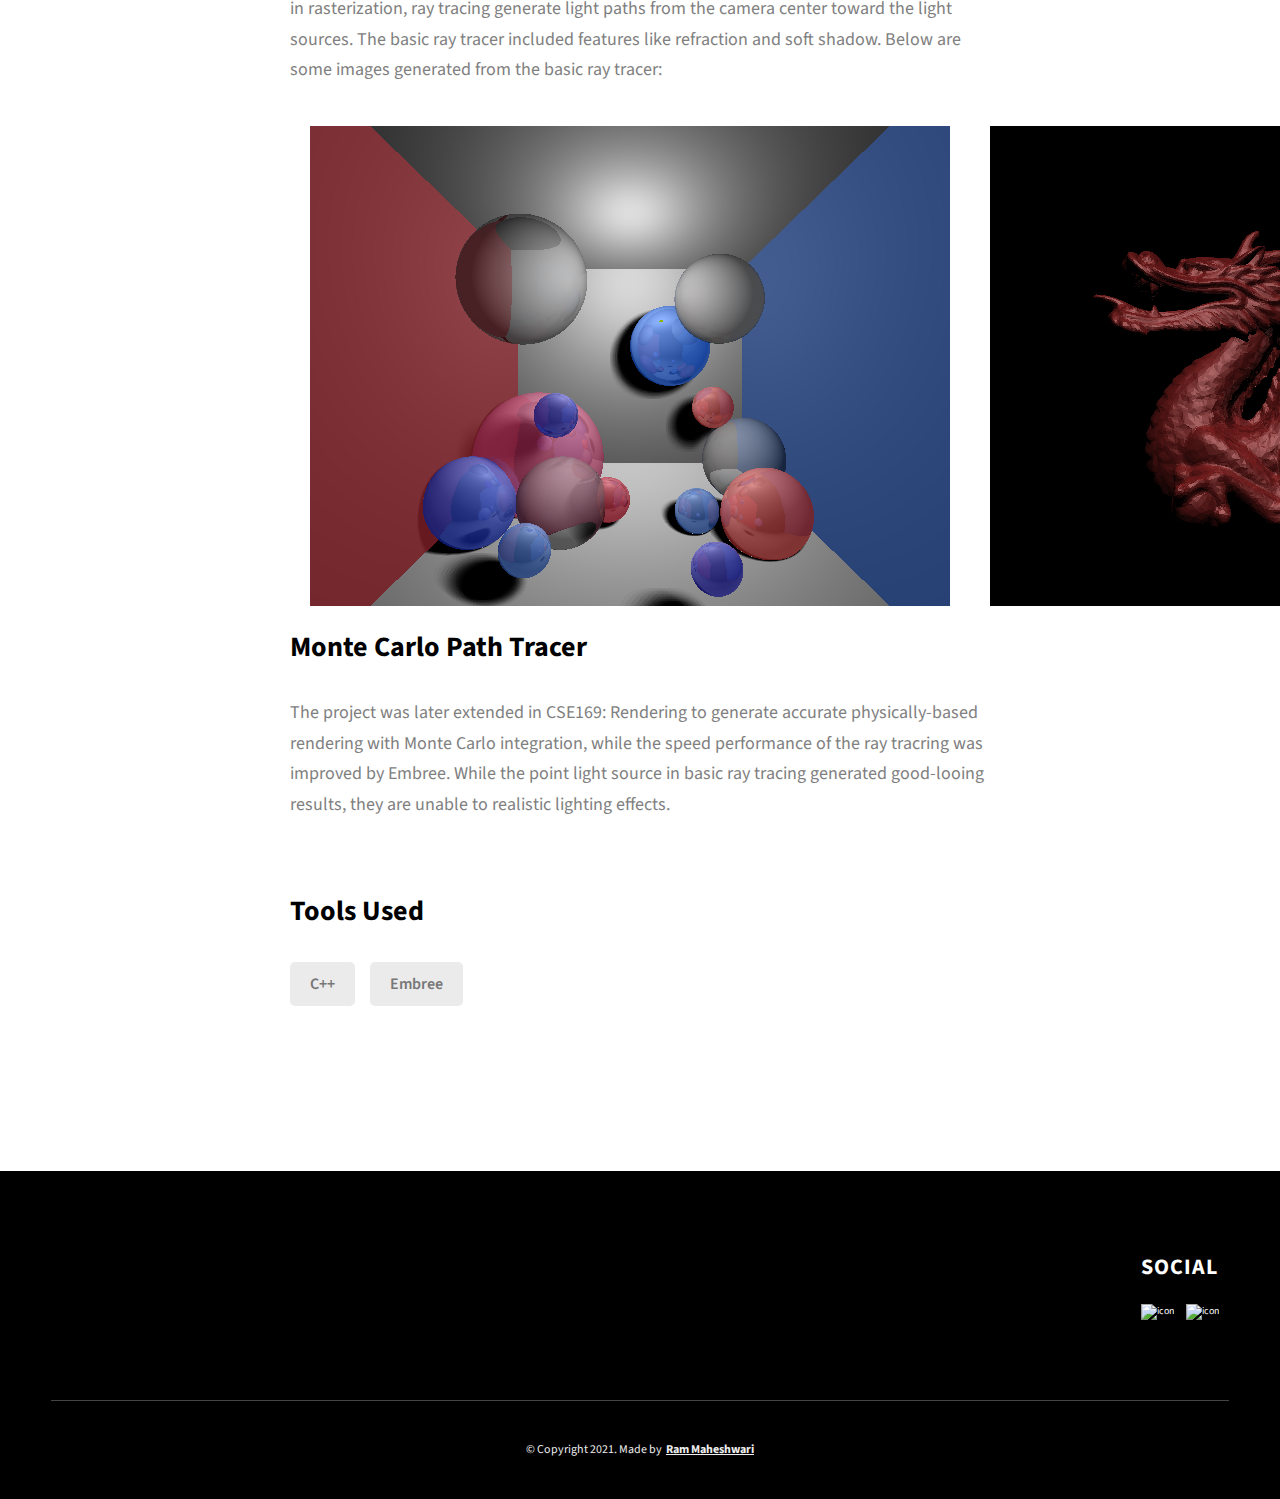
==== commit 287991b3: "images display" ====
--- a/project-2.html
+++ b/project-2.html
@@ -114,6 +114,7 @@
                 Below are some images generated from the basic ray tracer:
 
               </p>
+              <div class="projects-parallel_images">
                 <img
                 src="./assets/png/bonus.png"
                 alt="Detail Image"
@@ -124,6 +125,7 @@
                 alt="Detail Image"
                 class="project-details__img"
                 />
+            </div>
               <h3 class="project-details__content-title">Monte Carlo Path Tracer</h3>
                 <p class="project-details__desc-para">
                     The project was later extended in CSE169: Rendering to generate accurate physically-based rendering with Monte Carlo integration, 
--- a/css/style.css
+++ b/css/style.css
@@ -459,6 +459,10 @@
   padding: 2em;
 }
 
+.projects-parallel_images{
+  display: flex;
+}
+
 .project-details__desc {
   margin: 0 0 7rem 0; }
   .project-details__desc-para {
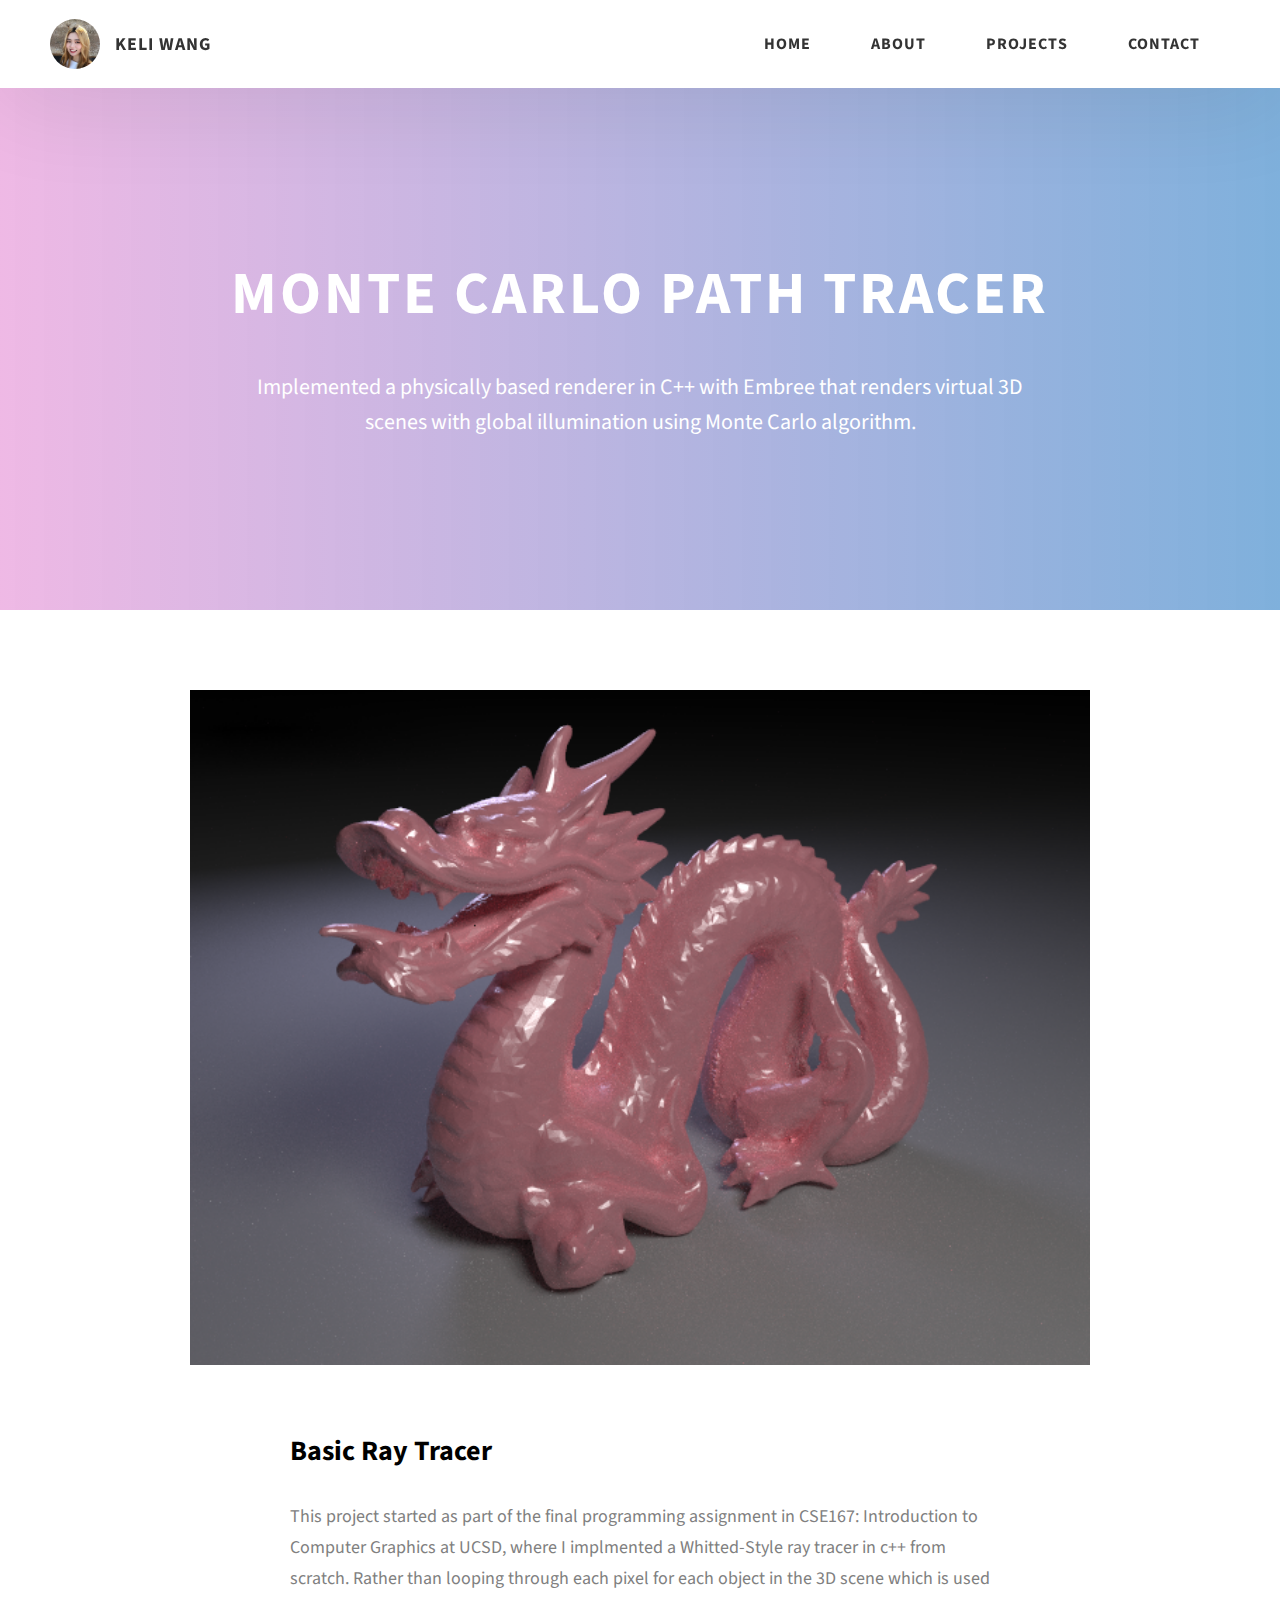
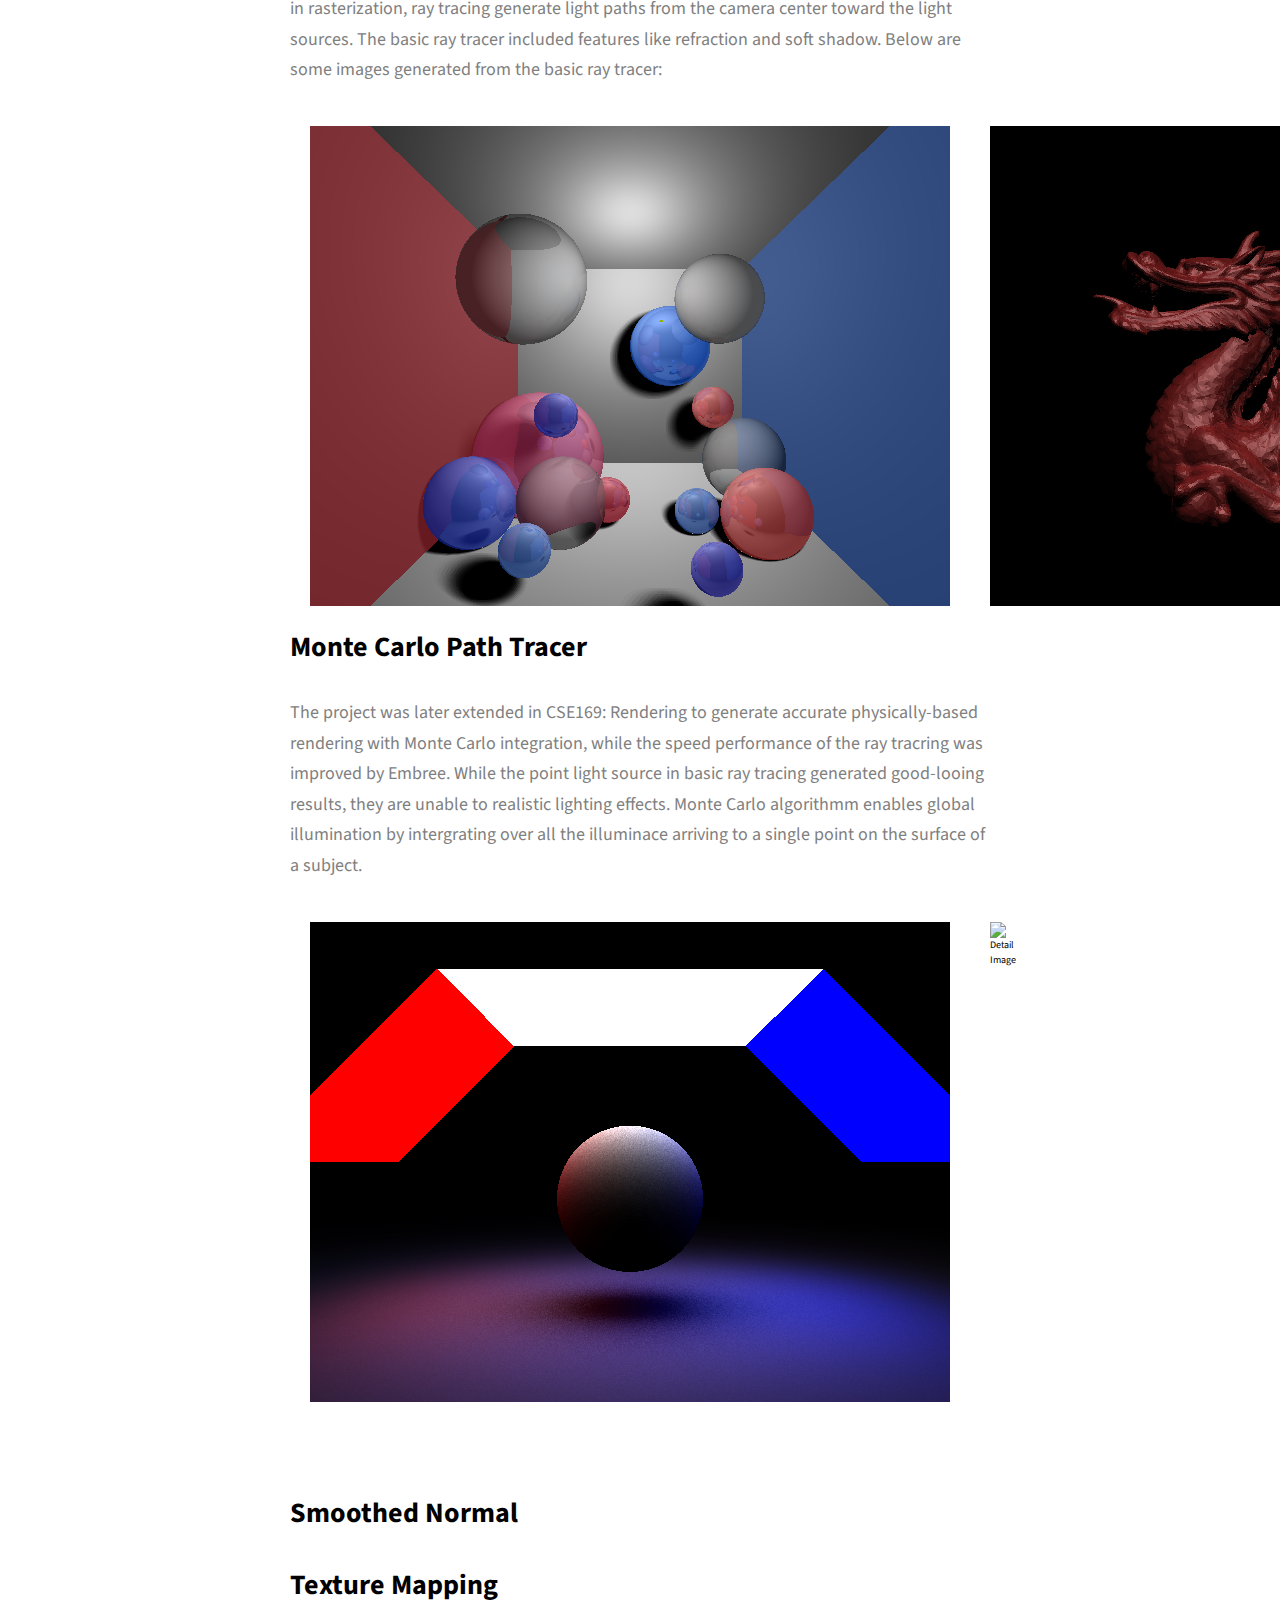
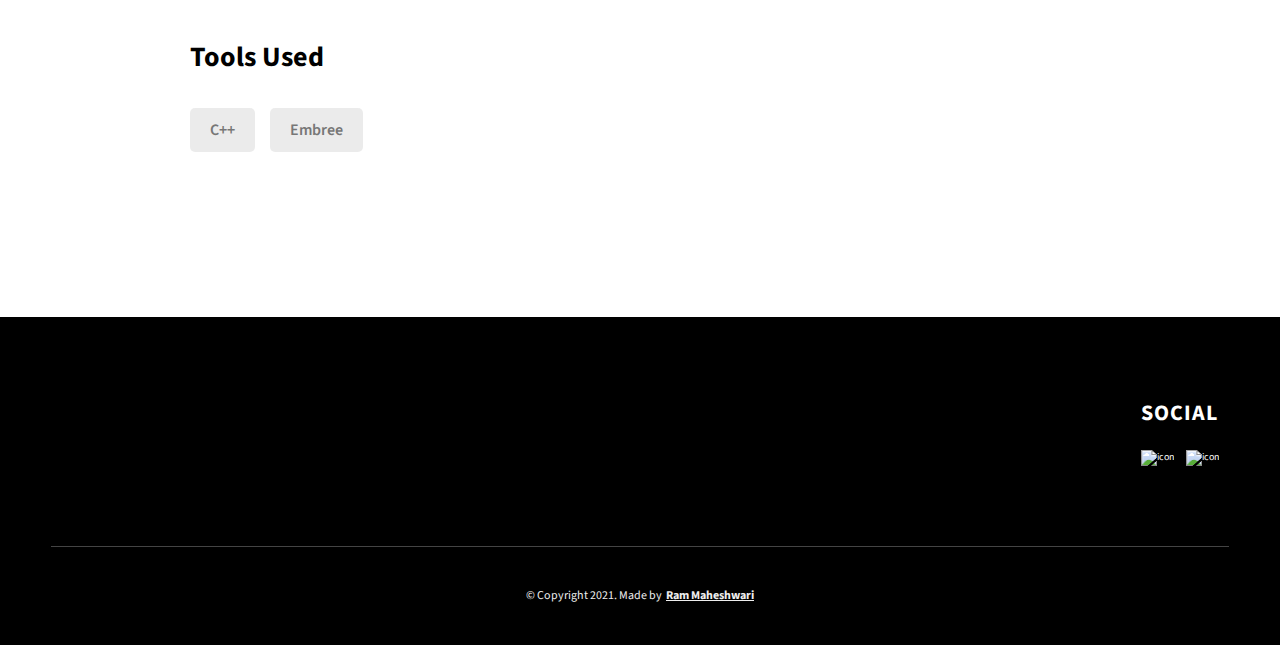
==== commit f59c7dcb: "projects" ====
--- a/project-2.html
+++ b/project-2.html
@@ -125,14 +125,30 @@
                 alt="Detail Image"
                 class="project-details__img"
                 />
-            </div>
+                </div>
               <h3 class="project-details__content-title">Monte Carlo Path Tracer</h3>
                 <p class="project-details__desc-para">
                     The project was later extended in CSE169: Rendering to generate accurate physically-based rendering with Monte Carlo integration, 
                     while the speed performance of the ray tracring was improved by Embree. While the point light source in basic ray tracing generated 
-                    good-looing results, they are unable to realistic lighting effects. 
+                    good-looing results, they are unable to realistic lighting effects. Monte Carlo algorithmm enables global illumination by intergrating over
+                    all the illuminace arriving to a single point on the surface of a subject. 
                 </p>
-              
+                <div class="projects-parallel_images">
+                    <img
+                    src="./assets/png/sphere.png"
+                    alt="Detail Image"
+                    class="project-details__img"
+                    />
+                    <img
+                    src="./assets/png/CinnamonHead.png"
+                    alt="Detail Image"
+                    class="project-details__img"
+                    />
+                    </div>
+                </div>
+                <h3 class="project-details__content-title">Smoothed Normal</h3>
+                <h3 class="project-details__content-title">Texture Mapping</h3>
+
             </div>
             <div class="project-details__tools-used">
               <h3 class="project-details__content-title">Tools Used</h3>
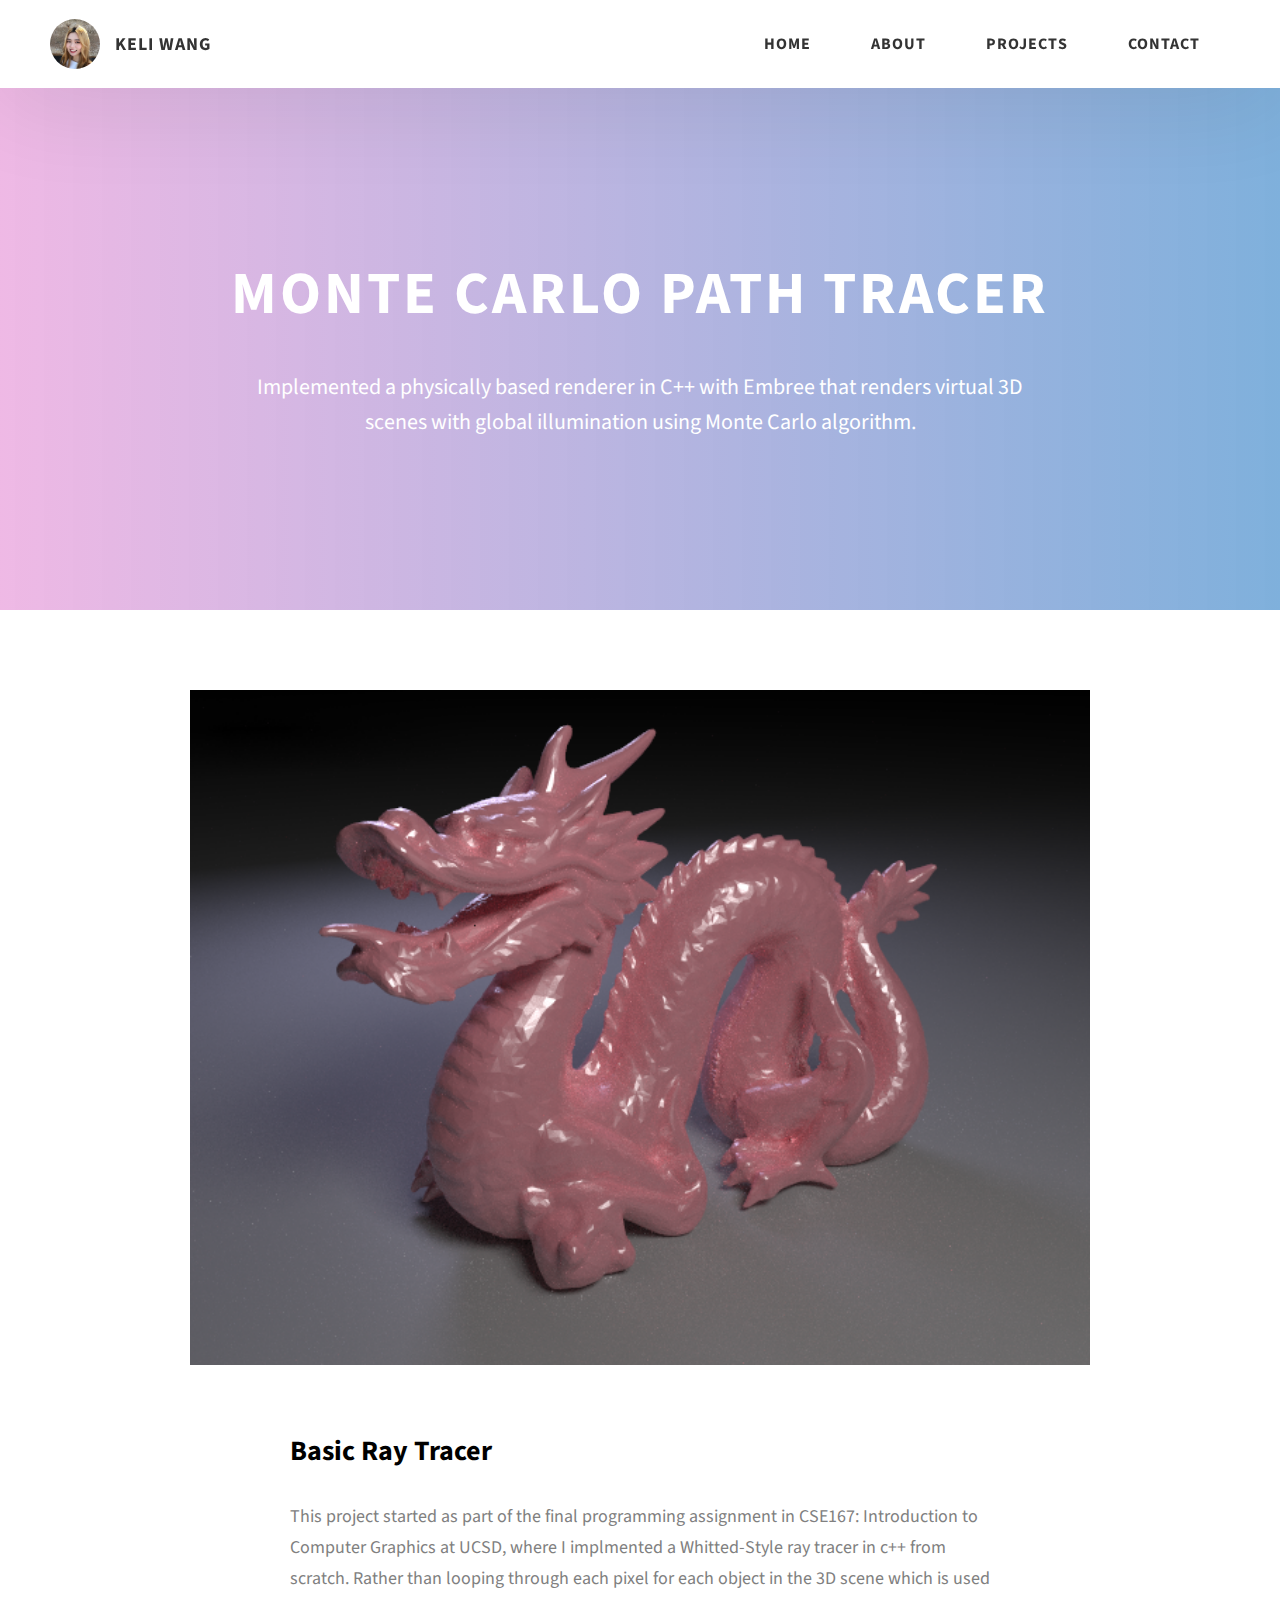
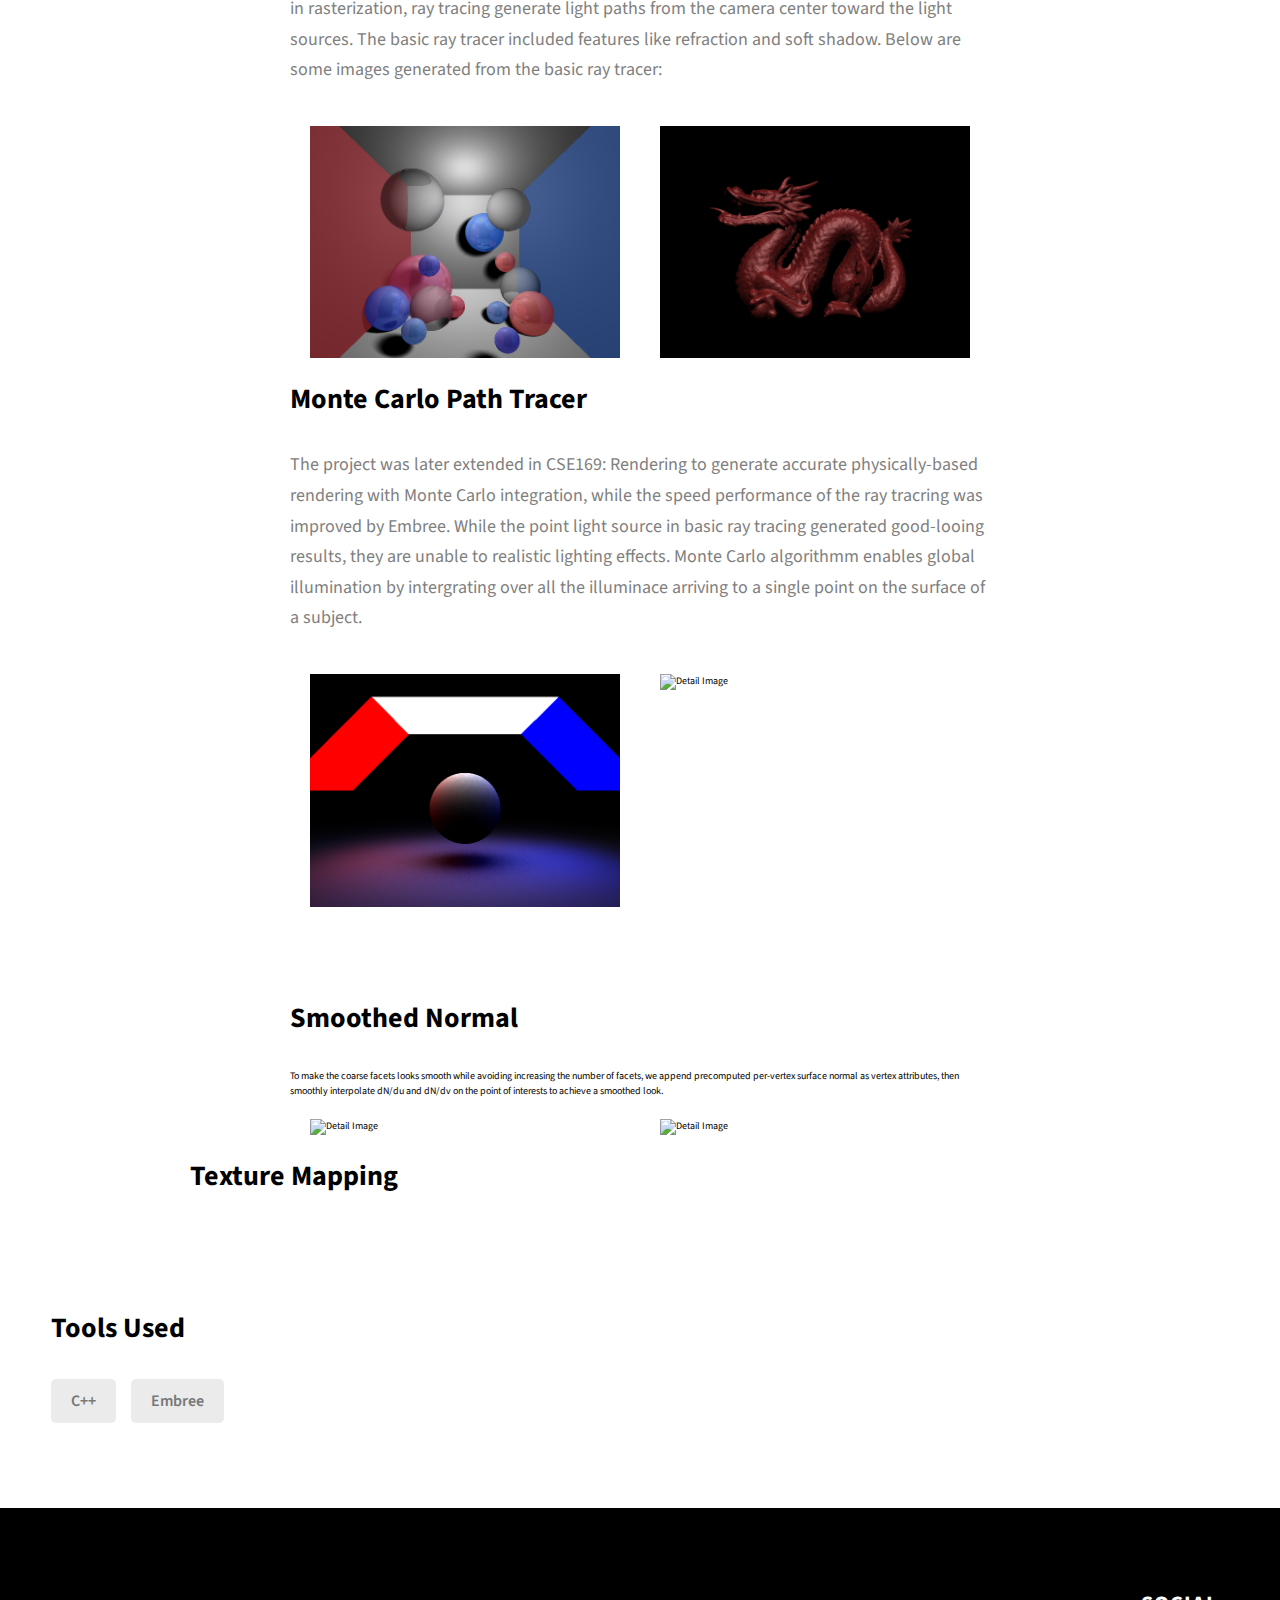
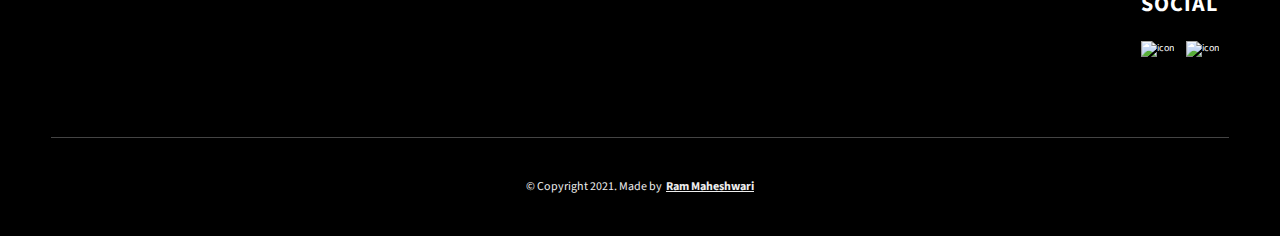
==== commit e2f5fd53: "surface normals" ====
--- a/project-2.html
+++ b/project-2.html
@@ -146,8 +146,23 @@
                     />
                     </div>
                 </div>
-                <h3 class="project-details__content-title">Smoothed Normal</h3>
-                <h3 class="project-details__content-title">Texture Mapping</h3>
+                <h4 class="project-details__content-title">Smoothed Normal</h4>
+                    To make the coarse facets looks smooth while avoiding increasing the number of facets, we append precomputed per-vertex surface normal as 
+                    vertex attributes, then smoothly interpolate dN/du and dN/dv on the point of interests to achieve a smoothed look.  
+                <div class="projects-parallel_images">
+                    <img
+                    src="./assets/png/CinnamorollNoSN.png"
+                    alt="Detail Image"
+                    class="project-details__img"
+                    />
+                    <img
+                    src="./assets/png/CinnamorollSN.png"
+                    alt="Detail Image"
+                    class="project-details__img"
+                    />
+                    </div>
+                </div>
+                <h4 class="project-details__content-title">Texture Mapping</h4>
 
             </div>
             <div class="project-details__tools-used">
--- a/css/style.css
+++ b/css/style.css
@@ -455,7 +455,7 @@
   margin: auto; }
 
 .project-details__img {
-  width: 100%;
+  width: 50%;
   padding: 2em;
 }
 
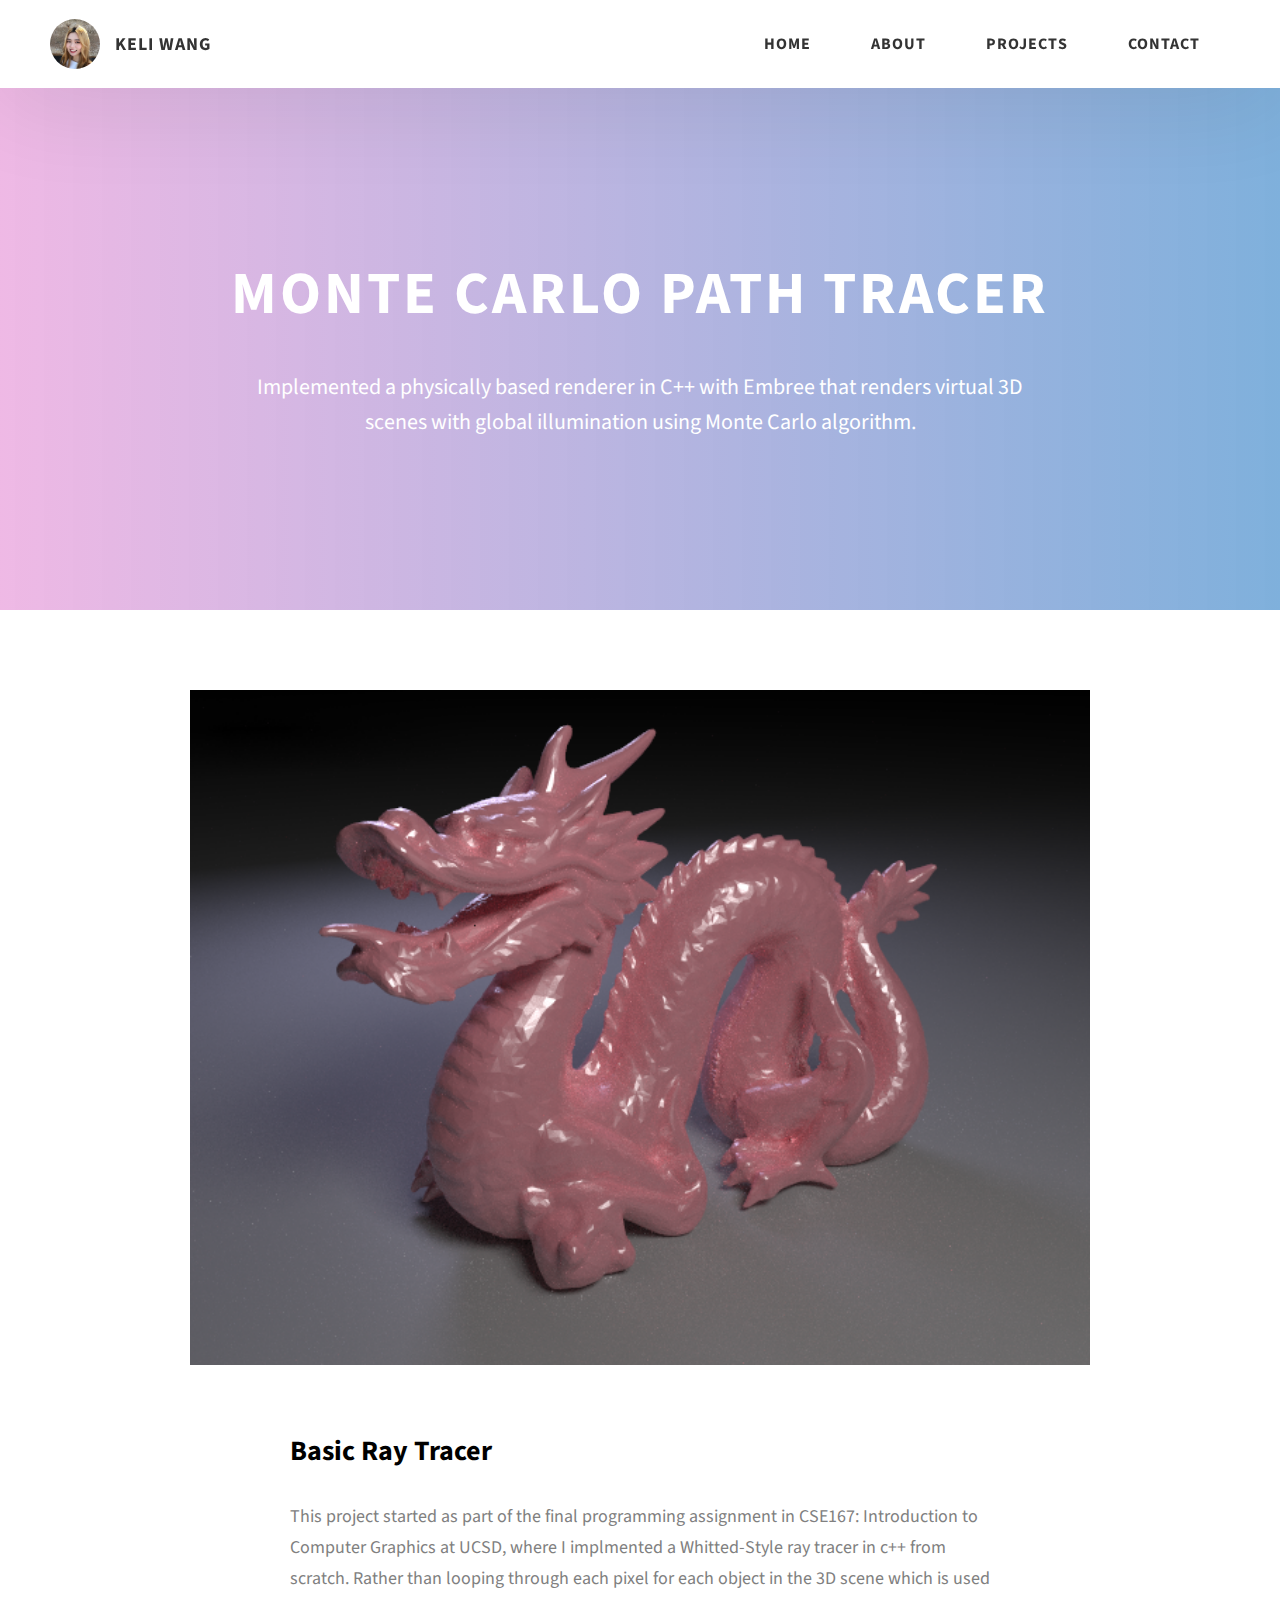
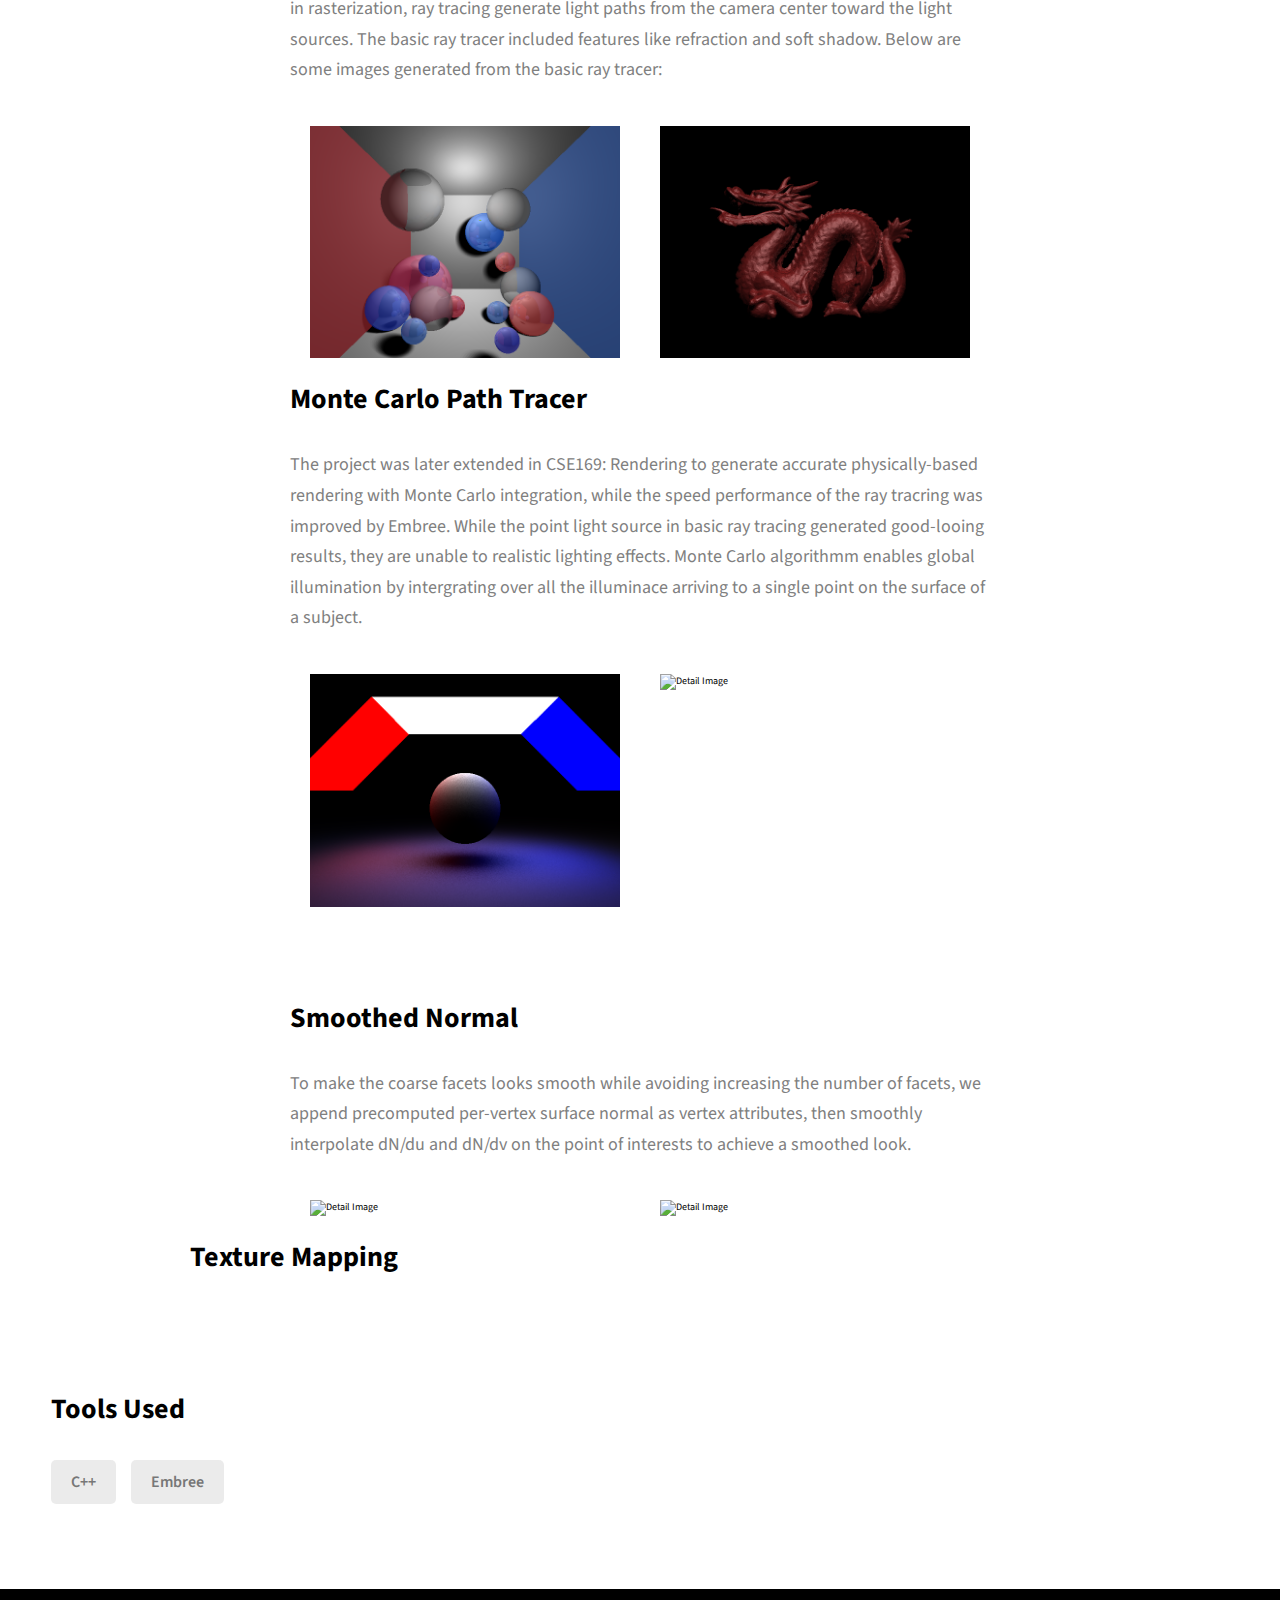
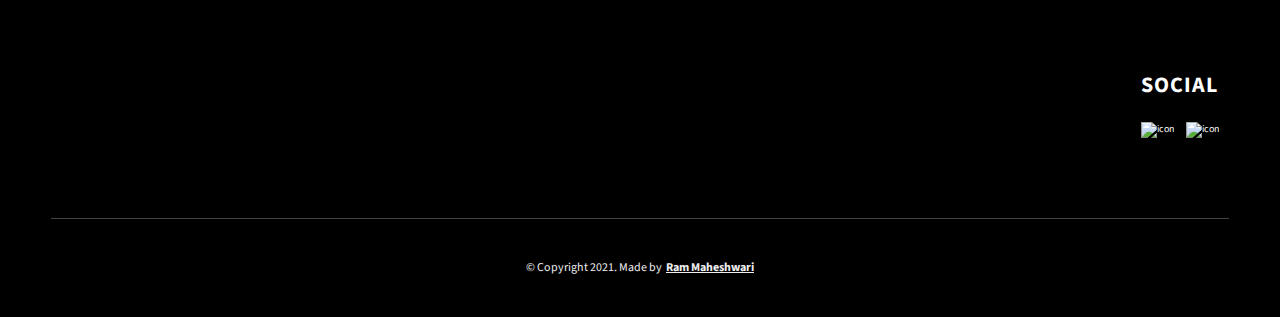
==== commit 30998afa: "edits" ====
--- a/project-2.html
+++ b/project-2.html
@@ -147,8 +147,10 @@
                     </div>
                 </div>
                 <h4 class="project-details__content-title">Smoothed Normal</h4>
+                <p class="project-details__desc-para">
                     To make the coarse facets looks smooth while avoiding increasing the number of facets, we append precomputed per-vertex surface normal as 
-                    vertex attributes, then smoothly interpolate dN/du and dN/dv on the point of interests to achieve a smoothed look.  
+                    vertex attributes, then smoothly interpolate dN/du and dN/dv on the point of interests to achieve a smoothed look. 
+                </p> 
                 <div class="projects-parallel_images">
                     <img
                     src="./assets/png/CinnamorollNoSN.png"
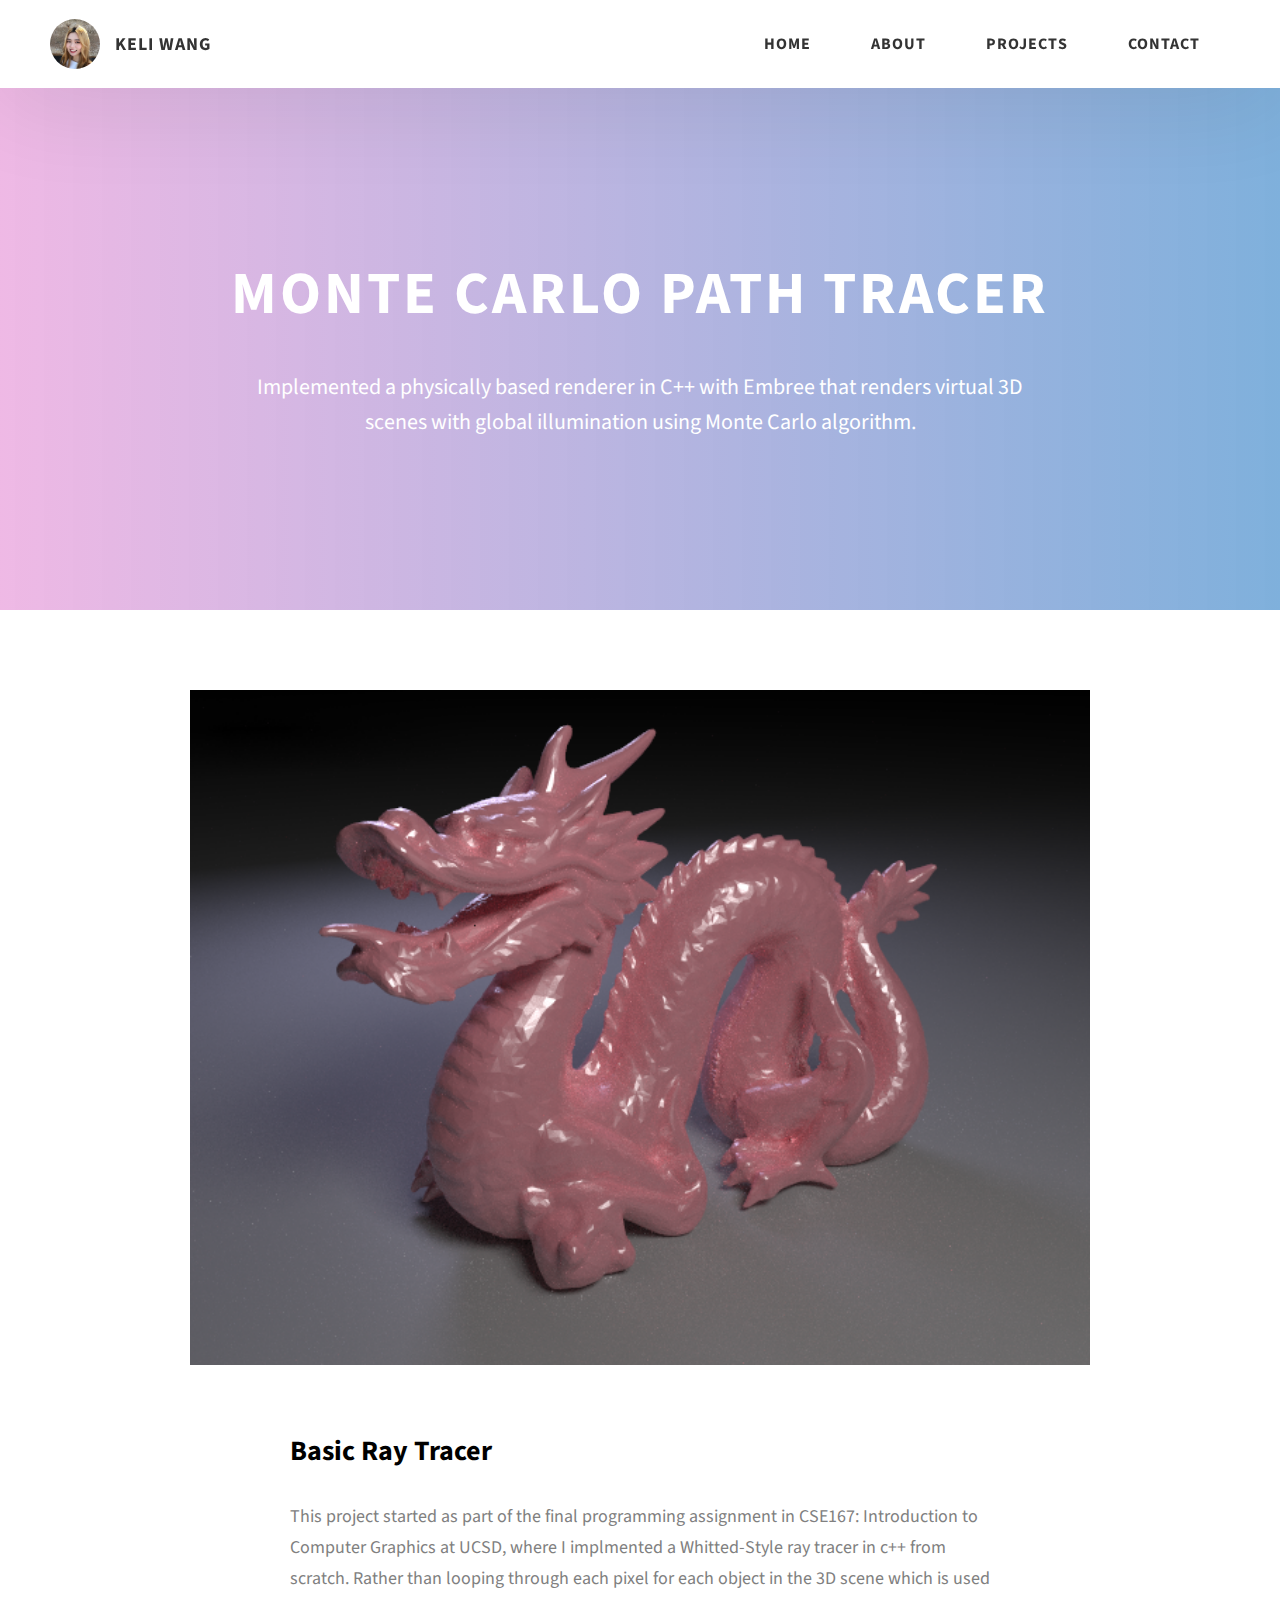
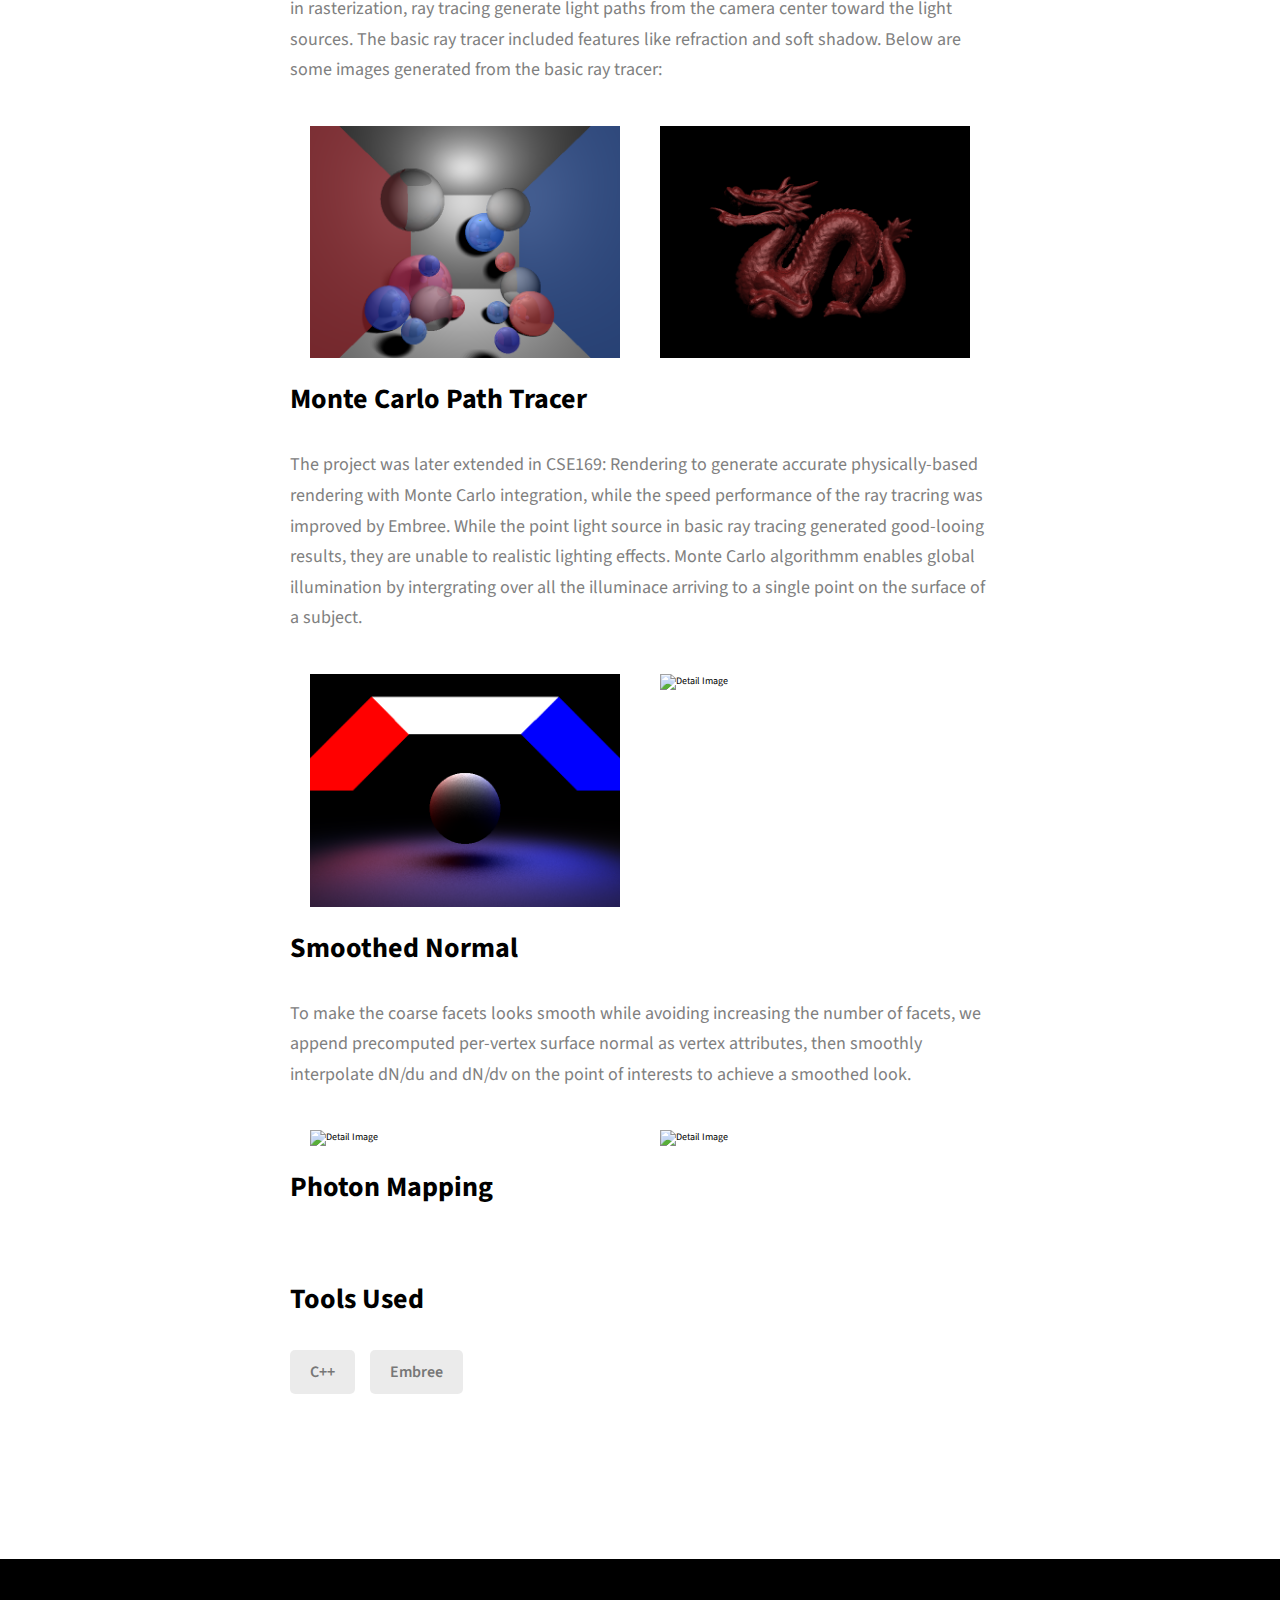
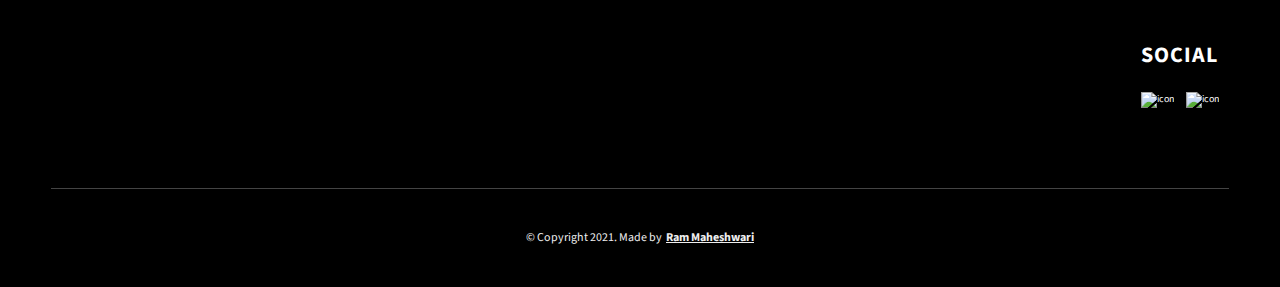
==== commit 162f7c73: "Photon Mapping" ====
--- a/project-2.html
+++ b/project-2.html
@@ -144,7 +144,6 @@
                     alt="Detail Image"
                     class="project-details__img"
                     />
-                    </div>
                 </div>
                 <h4 class="project-details__content-title">Smoothed Normal</h4>
                 <p class="project-details__desc-para">
@@ -162,9 +161,8 @@
                     alt="Detail Image"
                     class="project-details__img"
                     />
-                    </div>
                 </div>
-                <h4 class="project-details__content-title">Texture Mapping</h4>
+                <h4 class="project-details__content-title">Photon Mapping</h4>
 
             </div>
             <div class="project-details__tools-used">
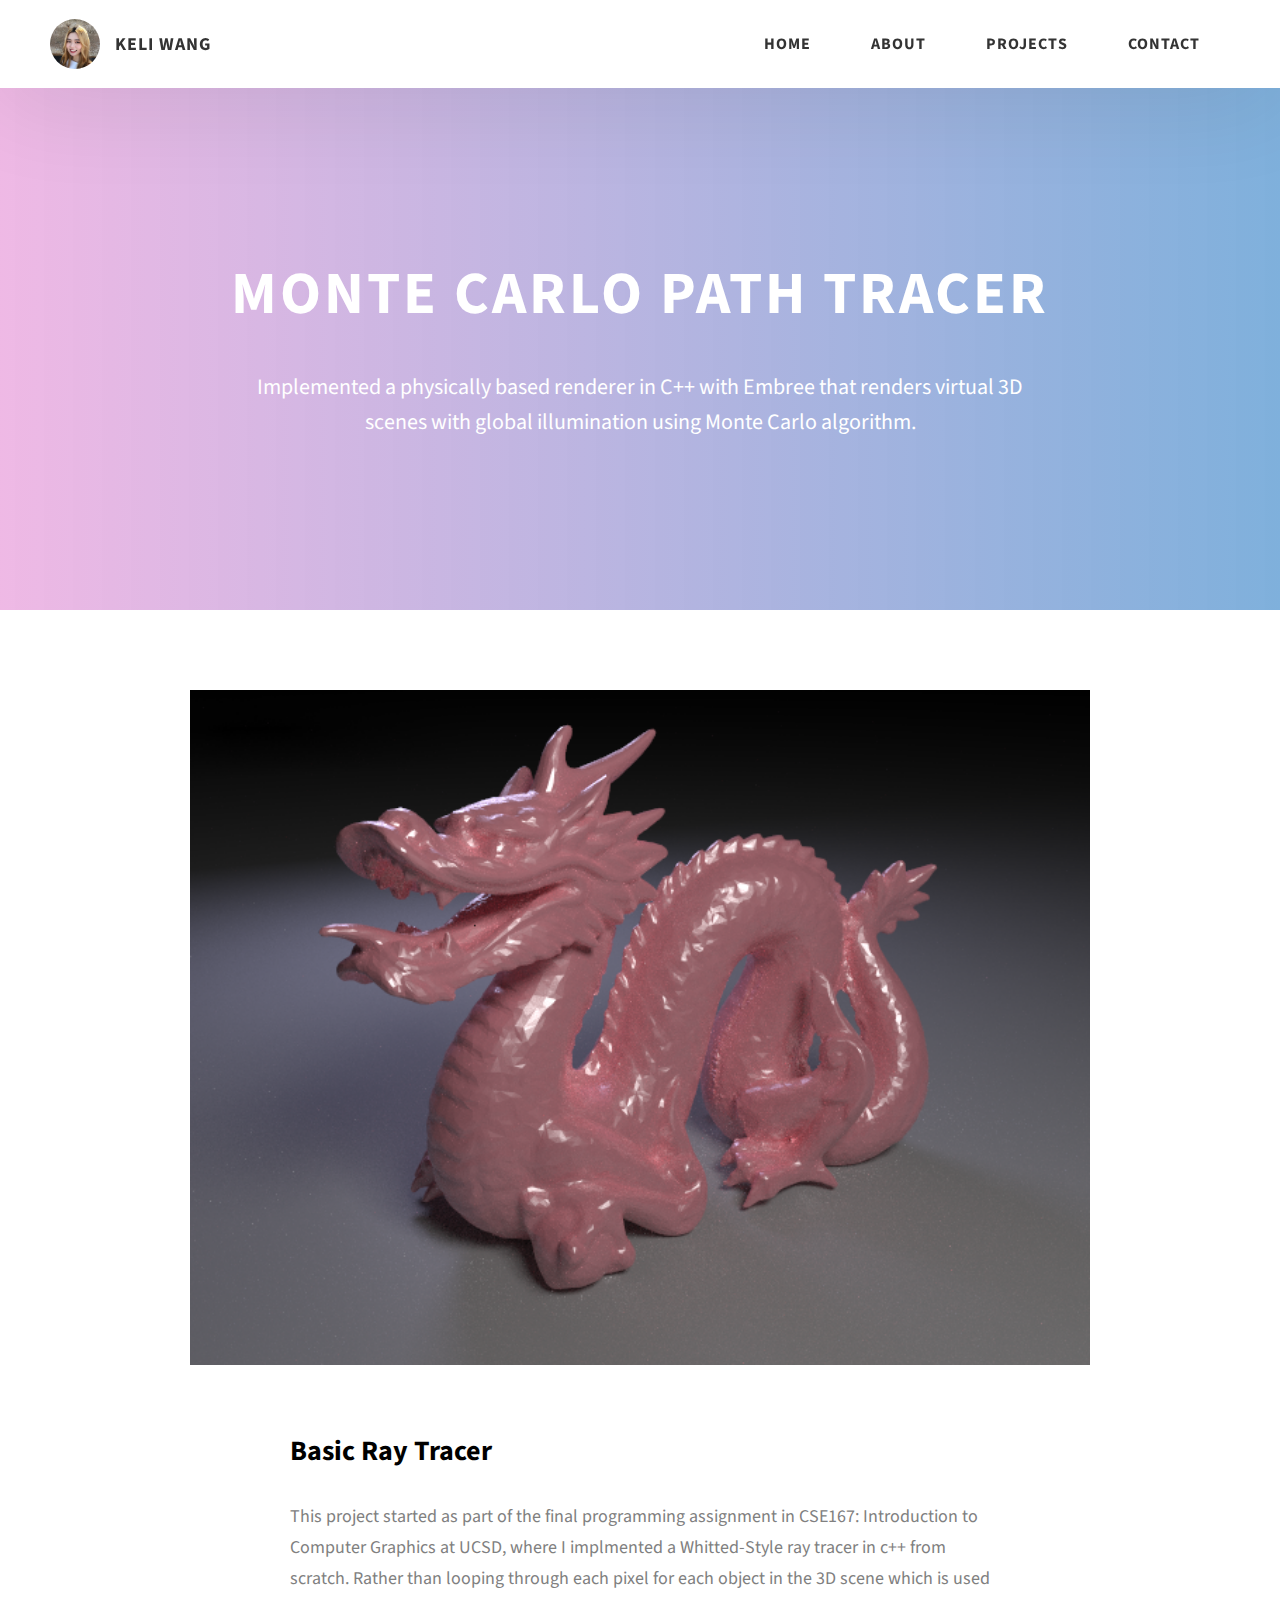
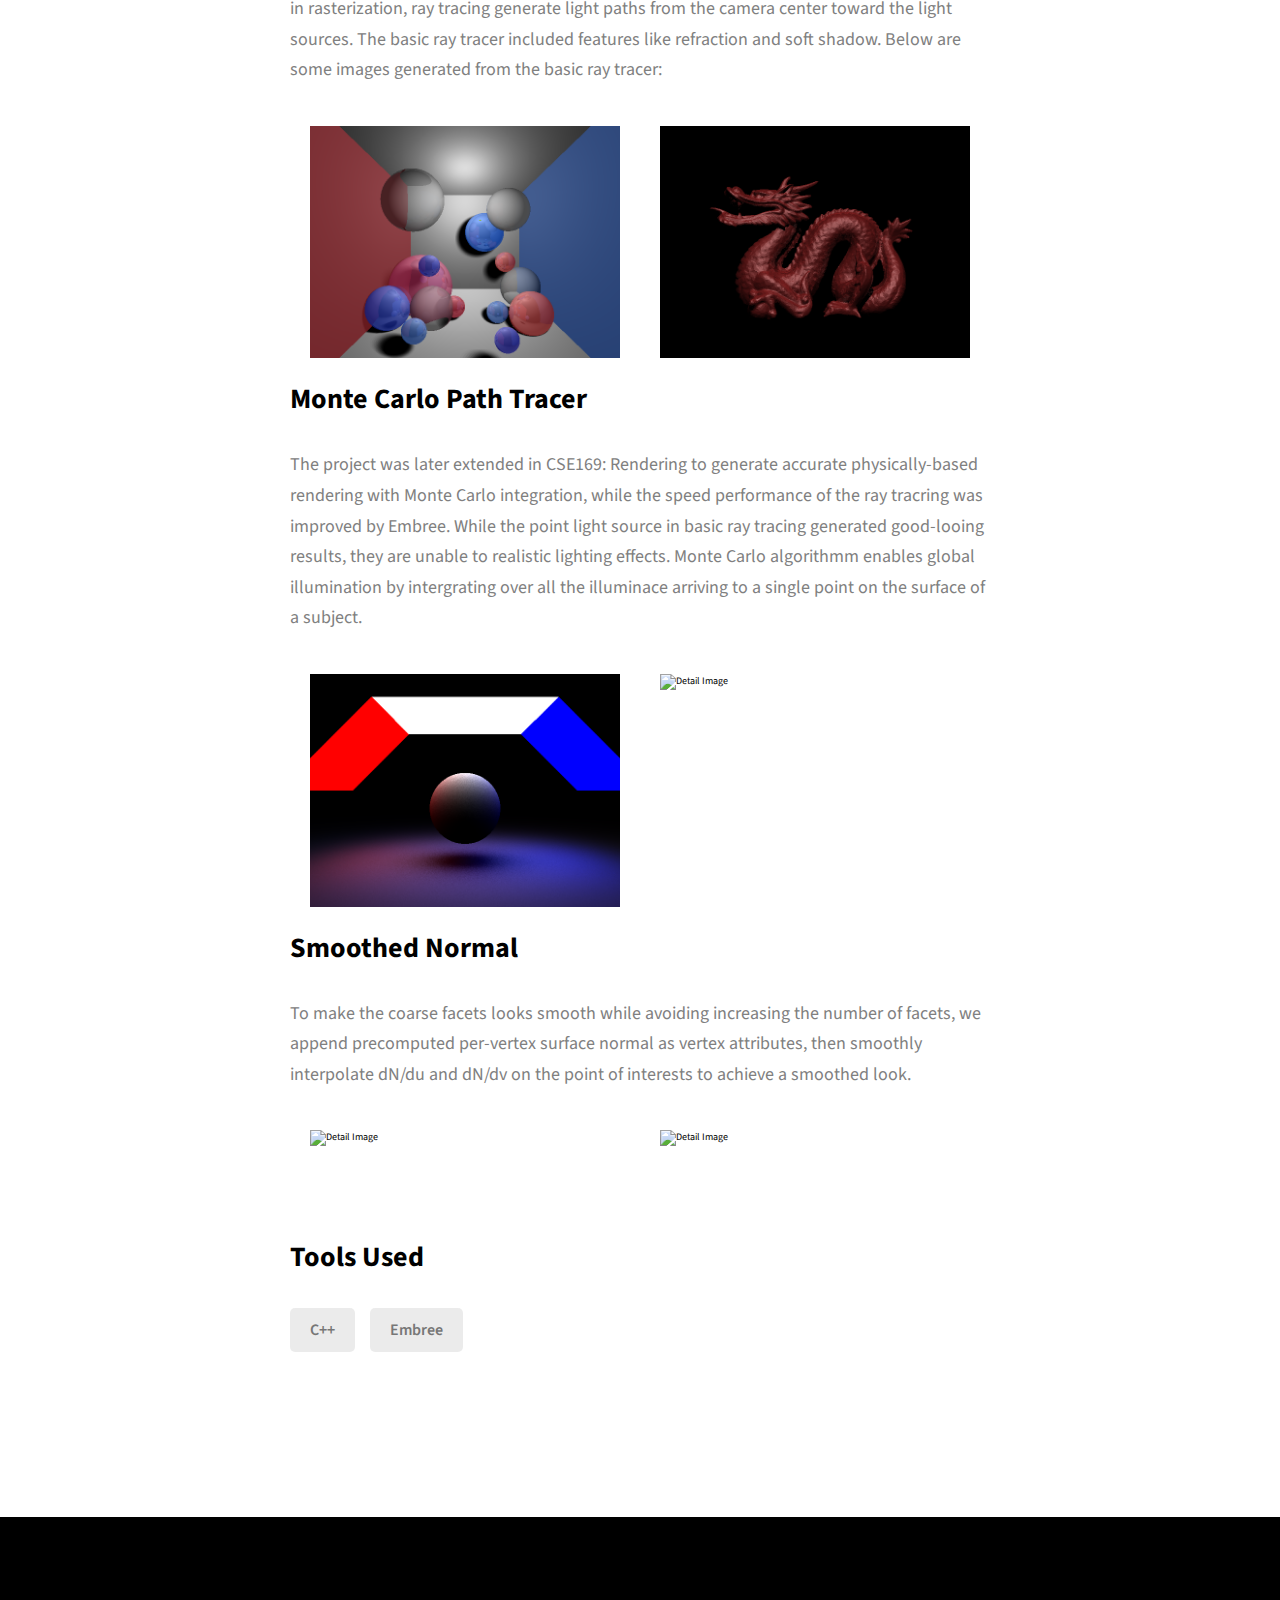
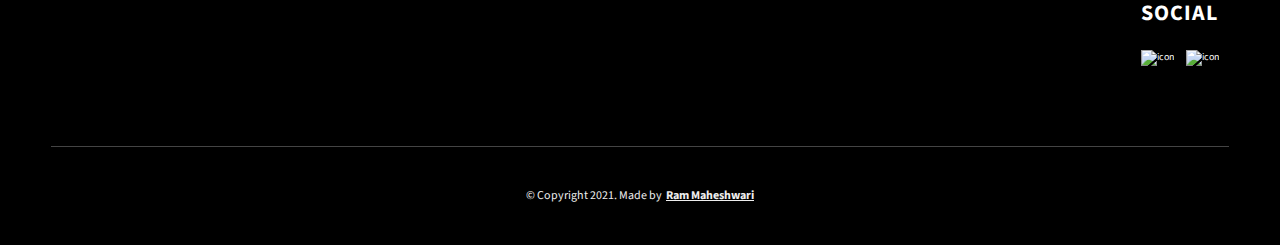
==== commit 426bb22e: "Update project-2.html" ====
--- a/project-2.html
+++ b/project-2.html
@@ -162,7 +162,7 @@
                     class="project-details__img"
                     />
                 </div>
-                <h4 class="project-details__content-title">Photon Mapping</h4>
+             
 
             </div>
             <div class="project-details__tools-used">
